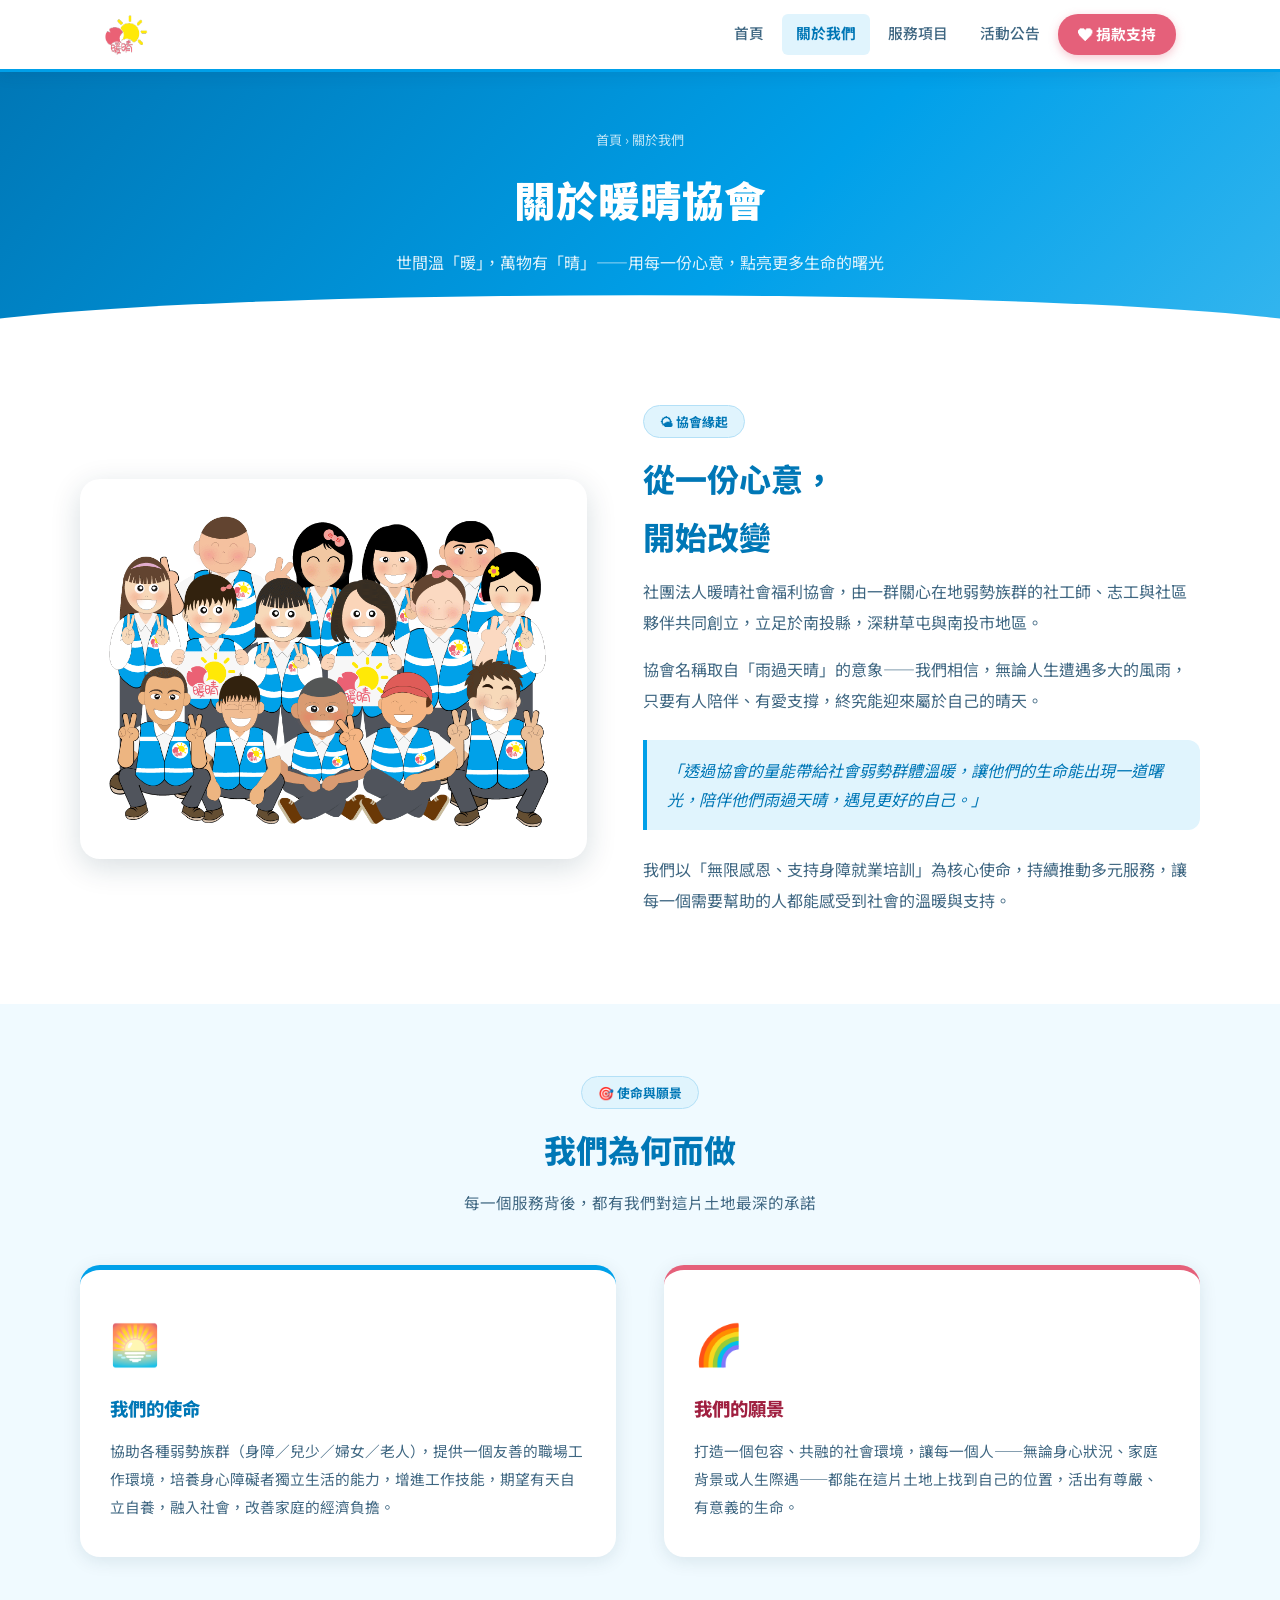
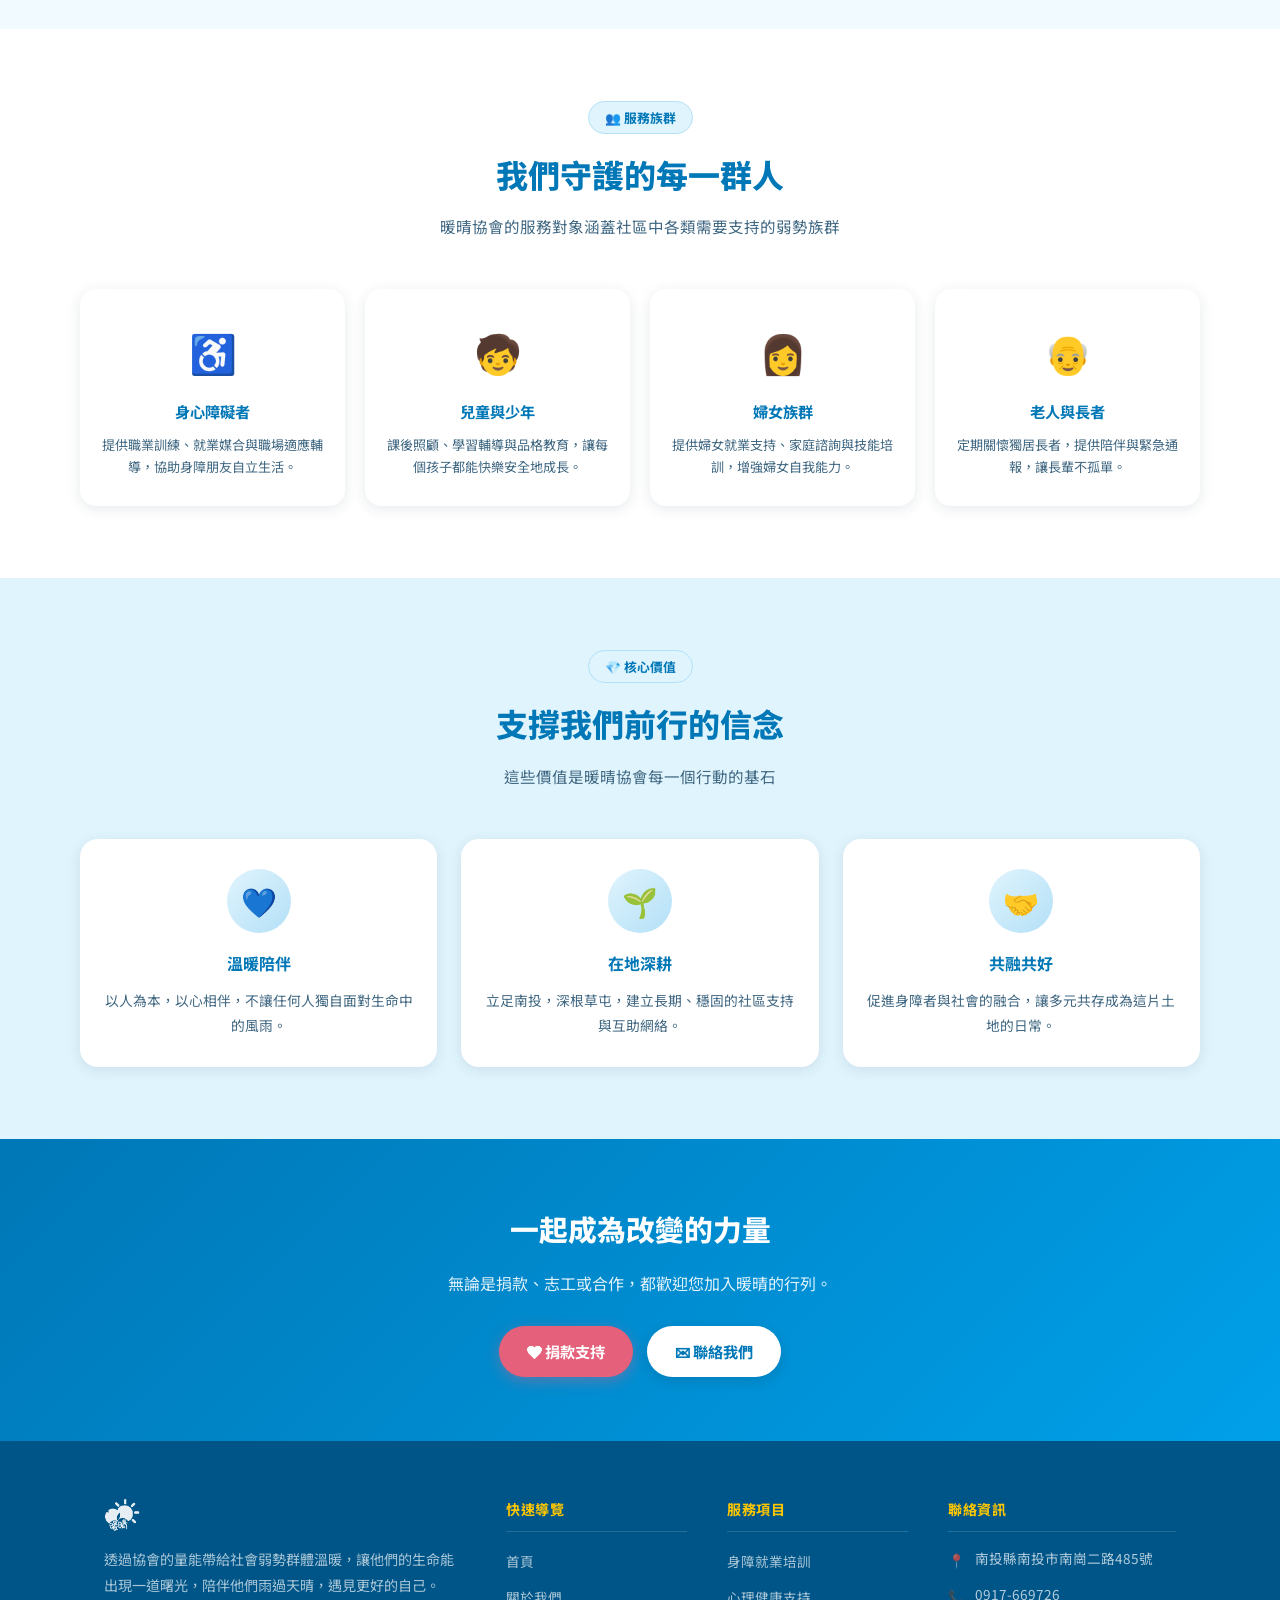
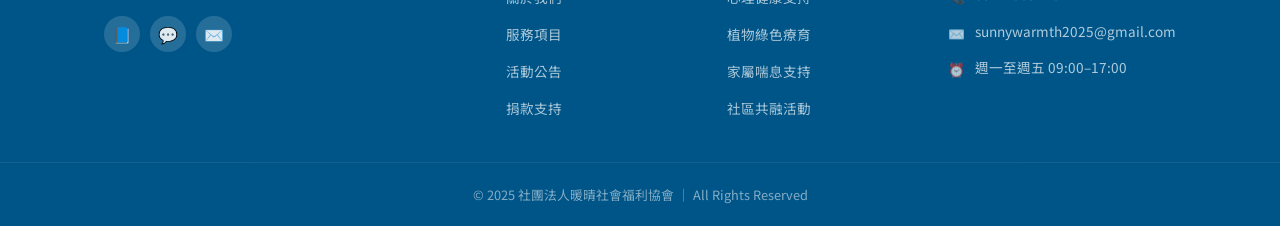
==== about.html @ a94fd665 "Add files via upload" ====
<!DOCTYPE html>
<html lang="zh-TW">
<head>
  <meta charset="UTF-8" />
  <meta name="viewport" content="width=device-width, initial-scale=1.0" />
  <title>關於我們｜社團法人暖晴社會福利協會</title>
  <link rel="stylesheet" href="style.css" />
  <style>
    .mission-grid { display:grid; grid-template-columns:1fr 1fr; gap:48px; align-items:start; }
    .mission-card {
      background:var(--white); border-radius:20px;
      padding:36px 30px; box-shadow:0 4px 18px var(--shadow);
      border-top:5px solid var(--vest);
    }
    .mission-card:nth-child(2) { border-top-color:var(--logo-pink); }
    .mission-card .m-icon { font-size:2.5rem; margin-bottom:14px; }
    .mission-card h3 { font-size:1.15rem; font-weight:800; color:var(--vest-deep); margin-bottom:12px; }
    .mission-card:nth-child(2) h3 { color:#a02040; }
    .mission-card p  { font-size:.92rem; color:var(--text-soft); line-height:1.9; }

    .targets-grid { display:grid; grid-template-columns:repeat(4,1fr); gap:20px; }
    .target-card {
      background:var(--white); border-radius:16px;
      padding:28px 20px; text-align:center;
      box-shadow:0 3px 14px var(--shadow);
      transition:transform .2s;
    }
    .target-card:hover { transform:translateY(-4px); }
    .target-card .t-icon { font-size:2.4rem; margin-bottom:12px; }
    .target-card h4 { font-size:.95rem; font-weight:700; color:var(--vest-deep); margin-bottom:8px; }
    .target-card p  { font-size:.82rem; color:var(--text-soft); line-height:1.7; }

    .story-layout { display:grid; grid-template-columns:1fr 1.1fr; gap:56px; align-items:center; }
    .story-img { border-radius:20px; overflow:hidden; box-shadow:0 8px 30px rgba(13,47,69,.16); }
    .story-img img { width:100%; height:380px; object-fit:cover; }
    .story-text p { color:var(--text-soft); line-height:1.95; margin-bottom:16px; }
    .story-text blockquote {
      border-left:4px solid var(--vest); padding:16px 20px;
      background:var(--vest-pale); border-radius:0 12px 12px 0;
      font-style:italic; color:var(--vest-deep); font-size:1rem; margin:24px 0;
    }

    .values-row { display:grid; grid-template-columns:repeat(3,1fr); gap:24px; }
    .value-card {
      background:var(--white); border-radius:18px; padding:30px 24px;
      box-shadow:0 3px 14px var(--shadow); text-align:center;
      transition:transform .2s;
    }
    .value-card:hover { transform:translateY(-4px); }
    .value-card .vc-icon {
      width:64px; height:64px; border-radius:50%;
      background:linear-gradient(135deg,var(--vest-pale),var(--vest-light));
      display:flex; align-items:center; justify-content:center;
      font-size:1.8rem; margin:0 auto 16px;
    }
    .value-card h4 { font-size:1rem; font-weight:700; color:var(--vest-deep); margin-bottom:10px; }
    .value-card p  { font-size:.86rem; color:var(--text-soft); line-height:1.8; }

    @media(max-width:768px){
      .mission-grid,.story-layout,.values-row { grid-template-columns:1fr; }
      .targets-grid { grid-template-columns:1fr 1fr; }
    }
  </style>
</head>
<body>

<nav class="site-nav">
  <div class="nav-inner">
    <a href="index.html" class="nav-logo"><img src="logo.png" alt="暖晴社會福利協會 Logo" /></a>
    <div class="nav-links">
      <a href="index.html">首頁</a>
      <a href="about.html" class="active">關於我們</a>
      <a href="services.html">服務項目</a>
      <a href="events.html">活動公告</a>
      <a href="donate.html" class="nav-cta">❤ 捐款支持</a>
    </div>
    <button class="nav-hamburger" id="hamburger" aria-label="選單"><span></span><span></span><span></span></button>
  </div>
</nav>
<div class="mobile-nav" id="mobile-nav">
  <a href="index.html">首頁</a>
  <a href="about.html">關於我們</a>
  <a href="services.html">服務項目</a>
  <a href="events.html">活動公告</a>
  <a href="donate.html" class="mobile-cta">❤ 捐款支持</a>
</div>

<!-- Page Hero -->
<div class="page-hero">
  <div class="breadcrumb">首頁 › 關於我們</div>
  <h1>關於暖晴協會</h1>
  <p>世間溫「暖」，萬物有「晴」——用每一份心意，點亮更多生命的曙光</p>
</div>

<!-- 協會緣起 -->
<section class="section section-light">
  <div class="container">
    <div class="story-layout">
      <div class="story-img">
        <img src="team-photo.png" alt="暖晴協會工作團隊" />
      </div>
      <div class="story-text">
        <span class="section-badge">🌤 協會緣起</span>
        <h2 class="section-title">從一份心意，<br>開始改變</h2>
        <p>社團法人暖晴社會福利協會，由一群關心在地弱勢族群的社工師、志工與社區夥伴共同創立，立足於南投縣，深耕草屯與南投市地區。</p>
        <p>協會名稱取自「雨過天晴」的意象——我們相信，無論人生遭遇多大的風雨，只要有人陪伴、有愛支撐，終究能迎來屬於自己的晴天。</p>
        <blockquote>
          「透過協會的量能帶給社會弱勢群體溫暖，讓他們的生命能出現一道曙光，陪伴他們雨過天晴，遇見更好的自己。」
        </blockquote>
        <p>我們以「無限感恩、支持身障就業培訓」為核心使命，持續推動多元服務，讓每一個需要幫助的人都能感受到社會的溫暖與支持。</p>
      </div>
    </div>
  </div>
</section>

<!-- 使命與願景 -->
<section class="section" style="background:var(--vest-cream)">
  <div class="container">
    <div class="section-head-center">
      <span class="section-badge">🎯 使命與願景</span>
      <h2 class="section-title">我們為何而做</h2>
      <p class="section-desc">每一個服務背後，都有我們對這片土地最深的承諾</p>
    </div>
    <div class="mission-grid">
      <div class="mission-card">
        <div class="m-icon">🌅</div>
        <h3>我們的使命</h3>
        <p>協助各種弱勢族群（身障／兒少／婦女／老人），提供一個友善的職場工作環境，培養身心障礙者獨立生活的能力，增進工作技能，期望有天自立自養，融入社會，改善家庭的經濟負擔。</p>
      </div>
      <div class="mission-card">
        <div class="m-icon">🌈</div>
        <h3>我們的願景</h3>
        <p>打造一個包容、共融的社會環境，讓每一個人——無論身心狀況、家庭背景或人生際遇——都能在這片土地上找到自己的位置，活出有尊嚴、有意義的生命。</p>
      </div>
    </div>
  </div>
</section>

<!-- 服務族群 -->
<section class="section section-light">
  <div class="container">
    <div class="section-head-center">
      <span class="section-badge">👥 服務族群</span>
      <h2 class="section-title">我們守護的每一群人</h2>
      <p class="section-desc">暖晴協會的服務對象涵蓋社區中各類需要支持的弱勢族群</p>
    </div>
    <div class="targets-grid">
      <div class="target-card">
        <div class="t-icon">♿</div>
        <h4>身心障礙者</h4>
        <p>提供職業訓練、就業媒合與職場適應輔導，協助身障朋友自立生活。</p>
      </div>
      <div class="target-card">
        <div class="t-icon">🧒</div>
        <h4>兒童與少年</h4>
        <p>課後照顧、學習輔導與品格教育，讓每個孩子都能快樂安全地成長。</p>
      </div>
      <div class="target-card">
        <div class="t-icon">👩</div>
        <h4>婦女族群</h4>
        <p>提供婦女就業支持、家庭諮詢與技能培訓，增強婦女自我能力。</p>
      </div>
      <div class="target-card">
        <div class="t-icon">👴</div>
        <h4>老人與長者</h4>
        <p>定期關懷獨居長者，提供陪伴與緊急通報，讓長輩不孤單。</p>
      </div>
    </div>
  </div>
</section>

<!-- 核心價值 -->
<section class="section" style="background:var(--vest-pale)">
  <div class="container">
    <div class="section-head-center">
      <span class="section-badge">💎 核心價值</span>
      <h2 class="section-title">支撐我們前行的信念</h2>
      <p class="section-desc">這些價值是暖晴協會每一個行動的基石</p>
    </div>
    <div class="values-row">
      <div class="value-card">
        <div class="vc-icon">💙</div>
        <h4>溫暖陪伴</h4>
        <p>以人為本，以心相伴，不讓任何人獨自面對生命中的風雨。</p>
      </div>
      <div class="value-card">
        <div class="vc-icon">🌱</div>
        <h4>在地深耕</h4>
        <p>立足南投，深根草屯，建立長期、穩固的社區支持與互助網絡。</p>
      </div>
      <div class="value-card">
        <div class="vc-icon">🤝</div>
        <h4>共融共好</h4>
        <p>促進身障者與社會的融合，讓多元共存成為這片土地的日常。</p>
      </div>
    </div>
  </div>
</section>

<!-- CTA -->
<section style="background:linear-gradient(135deg,var(--vest-deep),var(--vest));color:var(--white);text-align:center;padding:64px 24px">
  <h2 style="font-size:1.8rem;font-weight:800;margin-bottom:14px">一起成為改變的力量</h2>
  <p style="opacity:.88;max-width:480px;margin:0 auto 28px">無論是捐款、志工或合作，都歡迎您加入暖晴的行列。</p>
  <div style="display:flex;gap:14px;justify-content:center;flex-wrap:wrap">
    <a href="donate.html" class="btn btn-pink">❤ 捐款支持</a>
    <a href="mailto:sunnywarmth2025@gmail.com" class="btn btn-white">✉ 聯絡我們</a>
  </div>
</section>

<!-- Footer -->
<footer class="site-footer">
  <div class="footer-top">
    <div class="footer-brand">
      <img src="logo.png" alt="暖晴社會福利協會" />
      <p>透過協會的量能帶給社會弱勢群體溫暖，讓他們的生命能出現一道曙光，陪伴他們雨過天晴，遇見更好的自己。</p>
      <div class="footer-socials">
        <a href="https://www.facebook.com/profile.php?id=61579261374634" target="_blank" rel="noopener" title="Facebook">📘</a>
        <a href="https://lin.ee/Nr1C5TR" target="_blank" rel="noopener" title="LINE OA">💬</a>
        <a href="mailto:sunnywarmth2025@gmail.com" title="Email">✉️</a>
      </div>
    </div>
    <div class="footer-col"><h4>快速導覽</h4><ul><li><a href="index.html">首頁</a></li><li><a href="about.html">關於我們</a></li><li><a href="services.html">服務項目</a></li><li><a href="events.html">活動公告</a></li><li><a href="donate.html">捐款支持</a></li></ul></div>
    <div class="footer-col"><h4>服務項目</h4><ul><li><a href="services.html">身障就業培訓</a></li><li><a href="services.html">心理健康支持</a></li><li><a href="services.html">植物綠色療育</a></li><li><a href="services.html">家屬喘息支持</a></li><li><a href="services.html">社區共融活動</a></li></ul></div>
    <div class="footer-col"><h4>聯絡資訊</h4>
      <div class="footer-contact-item"><span class="ico">📍</span><span>南投縣南投市南崗二路485號</span></div>
      <div class="footer-contact-item"><span class="ico">📞</span><span>0917-669726</span></div>
      <div class="footer-contact-item"><span class="ico">✉️</span><span>sunnywarmth2025@gmail.com</span></div>
      <div class="footer-contact-item"><span class="ico">⏰</span><span>週一至週五 09:00–17:00</span></div>
    </div>
  </div>
  <div class="footer-bottom"><p>© 2025 社團法人暖晴社會福利協會 ｜ All Rights Reserved</p></div>
</footer>

<script>
document.getElementById('hamburger').addEventListener('click', function(){
  this.classList.toggle('open');
  const m = document.getElementById('mobile-nav');
  m.classList.toggle('open');
  document.body.style.overflow = m.classList.contains('open') ? 'hidden' : '';
});
</script>
</body>
</html>
---- style.css ----
/* ══════════════════════════════════════════════════
   社團法人暖晴社會福利協會 — 共用樣式
   背心天藍色系 #4182BE
══════════════════════════════════════════════════ */
@import url('https://fonts.googleapis.com/css2?family=Noto+Sans+TC:wght@300;400;500;700;900&display=swap');

/* ── 色彩變數 ── */
:root {
  --vest:         #00A0E9;   /* 主藍（主色）*/
  --vest-deep:    #0077B6;   /* 深藍（標題）*/
  --vest-darker:  #005588;   /* 最深藍（hover、footer）*/
  --vest-light:   #B3E0F7;   /* 淡藍 */
  --vest-pale:    #E0F4FD;   /* 極淡藍 */
  --vest-cream:   #F0FAFF;   /* 頁面底色 */
  --logo-pink:    #E5607A;   /* Logo 粉紅雲 */
  --logo-yellow:  #FFC700;   /* Logo 黃太陽 */
  --green:        #52B788;
  --red:          #E05050;
  --text-main:    #0D2F45;
  --text-soft:    #3F6782;
  --white:        #FFFFFF;
  --shadow:       rgba(13,47,69,0.10);
  --nav-h:        72px;
}

/* ── Reset ── */
*, *::before, *::after { box-sizing: border-box; margin: 0; padding: 0; }
html { scroll-behavior: smooth; font-size: 16px; }
body {
  font-family: 'Noto Sans TC', 'Microsoft JhengHei', sans-serif;
  background: var(--white);
  color: var(--text-main);
  line-height: 1.8;
  padding-top: var(--nav-h);
}
a { color: inherit; text-decoration: none; }
img { max-width: 100%; display: block; }
ul, ol { list-style: none; }
button { font-family: inherit; cursor: pointer; }

/* ══════════════════════════════════════════════════
   導覽列
══════════════════════════════════════════════════ */
.site-nav {
  position: fixed; top: 0; left: 0; right: 0;
  height: var(--nav-h);
  background: var(--white);
  border-bottom: 3px solid var(--vest);
  box-shadow: 0 2px 16px var(--shadow);
  z-index: 1000;
  display: flex; align-items: center;
}
.nav-inner {
  max-width: 1120px; margin: 0 auto; width: 100%;
  padding: 0 24px;
  display: flex; align-items: center; gap: 32px;
}
.nav-logo {
  display: flex; align-items: center; gap: 10px;
  flex-shrink: 0;
}
.nav-logo img { height: 44px; width: auto; }
.nav-logo-text {
  display: flex; flex-direction: column; line-height: 1.2;
}
.nav-logo-text .org  { font-size: 0.7rem; color: var(--text-soft); }
.nav-logo-text .name { font-size: 1rem; font-weight: 700; color: var(--vest-deep); }
.nav-links {
  display: flex; gap: 4px; margin-left: auto;
}
.nav-links a {
  color: var(--text-soft); font-weight: 500; font-size: 0.92rem;
  padding: 6px 14px; border-radius: 6px;
  transition: color 0.2s, background 0.2s;
  white-space: nowrap;
}
.nav-links a:hover  { color: var(--vest-deep); background: var(--vest-pale); }
.nav-links a.active { color: var(--vest-deep); font-weight: 700; background: var(--vest-pale); }
.nav-cta {
  background: var(--logo-pink) !important;
  color: var(--white) !important;
  border-radius: 20px !important;
  font-weight: 700 !important;
  padding: 7px 20px !important;
  box-shadow: 0 3px 10px rgba(229,96,122,0.35);
  transition: background 0.2s !important, transform 0.15s !important;
}
.nav-cta:hover { background: #c94060 !important; transform: translateY(-1px); }

/* ── Hamburger ── */
.nav-hamburger {
  display: none; flex-direction: column; gap: 5px;
  background: none; border: none; padding: 8px; margin-left: auto;
}
.nav-hamburger span {
  display: block; width: 24px; height: 2px;
  background: var(--vest-deep); border-radius: 2px;
  transition: transform 0.25s, opacity 0.25s;
}
.nav-hamburger.open span:nth-child(1) { transform: translateY(7px) rotate(45deg); }
.nav-hamburger.open span:nth-child(2) { opacity: 0; }
.nav-hamburger.open span:nth-child(3) { transform: translateY(-7px) rotate(-45deg); }

/* ── Mobile Nav Overlay ── */
.mobile-nav {
  display: none; position: fixed;
  top: var(--nav-h); left: 0; right: 0; bottom: 0;
  background: var(--white);
  z-index: 999;
  flex-direction: column;
  padding: 32px 24px;
  gap: 8px;
}
.mobile-nav.open { display: flex; }
.mobile-nav a {
  font-size: 1.2rem; font-weight: 600;
  color: var(--text-main); padding: 14px 0;
  border-bottom: 1px solid var(--vest-pale);
}
.mobile-nav a:hover { color: var(--vest-deep); }
.mobile-nav .mobile-cta {
  margin-top: 16px;
  background: var(--logo-pink);
  color: var(--white) !important;
  border-radius: 12px;
  padding: 16px 0 !important;
  text-align: center;
  border-bottom: none !important;
}

/* ══════════════════════════════════════════════════
   頁面 Hero（子頁共用）
══════════════════════════════════════════════════ */
.page-hero {
  background: linear-gradient(135deg, var(--vest-deep) 0%, var(--vest) 60%, #33B5EE 100%);
  padding: 56px 24px;
  color: var(--white);
  text-align: center;
  position: relative; overflow: hidden;
}
.page-hero::before {
  content: '';
  position: absolute; bottom: -2px; left: 0; right: 0;
  height: 40px;
  background: var(--white);
  clip-path: ellipse(55% 100% at 50% 100%);
}
.page-hero .breadcrumb {
  font-size: 0.82rem; opacity: 0.75; margin-bottom: 10px;
}
.page-hero h1 {
  font-size: clamp(1.8rem, 4vw, 2.6rem);
  font-weight: 900; margin-bottom: 12px;
}
.page-hero p { font-size: 1rem; opacity: 0.88; max-width: 560px; margin: 0 auto; }

/* ══════════════════════════════════════════════════
   Section 通用
══════════════════════════════════════════════════ */
.section { padding: 72px 24px; }
.section-light  { background: var(--white); }
.section-tinted { background: var(--vest-cream); }
.section-pale   { background: var(--vest-pale); }
.container { max-width: 1120px; margin: 0 auto; }

.section-badge {
  display: inline-block;
  background: var(--vest-pale);
  color: var(--vest-deep);
  border: 1.5px solid var(--vest-light);
  border-radius: 20px;
  padding: 4px 16px;
  font-size: 0.8rem; font-weight: 700;
  margin-bottom: 12px;
}
.section-title {
  font-size: clamp(1.5rem, 3vw, 2rem);
  font-weight: 800; color: var(--vest-deep);
  margin-bottom: 10px;
}
.section-desc {
  color: var(--text-soft);
  max-width: 560px;
  font-size: 0.97rem;
  margin-bottom: 48px;
}
.section-head-center { text-align: center; }
.section-head-center .section-desc { margin: 0 auto 48px; }

/* ══════════════════════════════════════════════════
   按鈕
══════════════════════════════════════════════════ */
.btn {
  display: inline-flex; align-items: center; gap: 8px;
  border-radius: 28px; padding: 12px 28px;
  font-size: 0.95rem; font-weight: 700; border: none;
  transition: transform 0.18s, box-shadow 0.18s, background 0.18s;
}
.btn:hover { transform: translateY(-2px); }
.btn-primary {
  background: linear-gradient(135deg, var(--vest), var(--vest-deep));
  color: var(--white);
  box-shadow: 0 4px 14px rgba(0,160,233,0.38);
}
.btn-primary:hover { box-shadow: 0 6px 20px rgba(0,160,233,0.48); }
.btn-pink {
  background: var(--logo-pink);
  color: var(--white);
  box-shadow: 0 4px 14px rgba(229,96,122,0.38);
}
.btn-pink:hover { background: #c94060; }
.btn-outline {
  background: transparent;
  color: var(--vest-deep);
  border: 2px solid var(--vest);
}
.btn-outline:hover { background: var(--vest); color: var(--white); }
.btn-white {
  background: var(--white);
  color: var(--vest-deep);
  box-shadow: 0 4px 14px rgba(0,0,0,0.12);
}

/* ══════════════════════════════════════════════════
   卡片
══════════════════════════════════════════════════ */
.card {
  background: var(--white);
  border-radius: 20px;
  box-shadow: 0 4px 18px var(--shadow);
  overflow: hidden;
  transition: transform 0.25s, box-shadow 0.25s;
}
.card:hover {
  transform: translateY(-6px);
  box-shadow: 0 10px 32px rgba(13,47,69,0.14);
}
.card-body { padding: 28px 24px; }

/* ══════════════════════════════════════════════════
   Footer
══════════════════════════════════════════════════ */
.site-footer {
  background: var(--vest-darker);
  color: rgba(255,255,255,0.85);
}
.footer-top {
  max-width: 1120px; margin: 0 auto;
  padding: 56px 24px 40px;
  display: grid;
  grid-template-columns: 2fr 1fr 1fr 1.2fr;
  gap: 40px;
}
.footer-brand img { height: 36px; filter: brightness(0) invert(1) opacity(0.9); margin-bottom: 14px; }
.footer-brand p { font-size: 0.88rem; line-height: 1.8; opacity: 0.78; margin-bottom: 18px; }
.footer-socials { display: flex; gap: 10px; }
.footer-socials a {
  width: 36px; height: 36px; border-radius: 50%;
  background: rgba(255,255,255,0.15);
  display: flex; align-items: center; justify-content: center;
  font-size: 1rem;
  transition: background 0.2s, transform 0.2s;
}
.footer-socials a:hover { background: var(--vest); transform: translateY(-2px); }
.footer-col h4 {
  font-size: 0.88rem; font-weight: 700;
  color: var(--logo-yellow);
  margin-bottom: 14px; padding-bottom: 8px;
  border-bottom: 1px solid rgba(255,255,255,0.15);
  text-transform: uppercase; letter-spacing: 0.05em;
}
.footer-col ul { display: flex; flex-direction: column; gap: 8px; }
.footer-col ul a { font-size: 0.85rem; opacity: 0.78; transition: opacity 0.2s; }
.footer-col ul a:hover { opacity: 1; }
.footer-contact-item {
  display: flex; align-items: flex-start; gap: 10px;
  font-size: 0.85rem; margin-bottom: 10px; opacity: 0.82;
}
.footer-contact-item .ico { flex-shrink: 0; margin-top: 2px; }
.footer-bottom {
  border-top: 1px solid rgba(255,255,255,0.12);
  text-align: center; padding: 20px 24px;
  font-size: 0.8rem; opacity: 0.6;
}

/* ══════════════════════════════════════════════════
   彈窗（活動詳情）
══════════════════════════════════════════════════ */
.modal-overlay {
  display: none; position: fixed; inset: 0;
  background: rgba(13,47,69,0.55);
  z-index: 2000; align-items: center; justify-content: center; padding: 24px;
}
.modal-overlay.active { display: flex; }
.modal-box {
  background: var(--white); border-radius: 24px;
  max-width: 520px; width: 100%; padding: 36px 32px;
  box-shadow: 0 20px 60px rgba(13,47,69,0.3);
  position: relative; animation: popIn 0.25s ease;
}
@keyframes popIn {
  from { transform: scale(0.9); opacity: 0; }
  to   { transform: scale(1);   opacity: 1; }
}
.modal-close {
  position: absolute; top: 16px; right: 18px;
  background: var(--vest-pale); border: none; border-radius: 50%;
  width: 32px; height: 32px; font-size: 1.1rem;
  display: flex; align-items: center; justify-content: center; color: var(--text-soft);
}
.modal-close:hover { background: var(--vest); color: var(--white); }
.modal-box h2 { color: var(--vest-deep); font-size: 1.25rem; margin-bottom: 14px; }
.modal-meta {
  background: var(--vest-pale); border-radius: 12px;
  padding: 14px 16px; font-size: 0.86rem; color: var(--text-soft);
  margin-bottom: 14px; display: flex; flex-direction: column; gap: 6px;
}
.modal-desc { font-size: 0.92rem; color: var(--text-soft); line-height: 1.8; margin-bottom: 24px; }
.modal-actions { display: flex; gap: 12px; }
.modal-reg-btn {
  flex: 1;
  background: linear-gradient(135deg, var(--vest), var(--vest-deep));
  color: var(--white); border: none; border-radius: 22px;
  padding: 12px; font-size: 0.95rem; font-weight: 700;
}
.modal-reg-btn:hover { opacity: 0.88; }
.modal-reg-btn:disabled { background: #ccc; cursor: not-allowed; }
.modal-cancel {
  flex: 0 0 auto; background: var(--vest-pale);
  color: var(--text-soft); border: none; border-radius: 22px;
  padding: 12px 20px; font-size: 0.92rem; font-weight: 600;
}

/* ══════════════════════════════════════════════════
   活動卡（events.html）
══════════════════════════════════════════════════ */
.events-grid {
  display: grid;
  grid-template-columns: repeat(auto-fill, minmax(320px, 1fr));
  gap: 24px;
}
.event-card {
  background: var(--white); border-radius: 18px;
  overflow: hidden; box-shadow: 0 3px 14px var(--shadow);
  transition: transform 0.25s, box-shadow 0.25s;
  display: flex; flex-direction: column;
}
.event-card:hover { transform: translateY(-5px); box-shadow: 0 10px 28px rgba(13,47,69,0.14); }
.event-header {
  padding: 20px 22px 14px; border-bottom: 1px solid var(--vest-pale);
  display: flex; align-items: flex-start; gap: 14px;
}
.event-date-box {
  background: linear-gradient(135deg, var(--vest), var(--vest-deep));
  color: var(--white); border-radius: 12px;
  padding: 8px 12px; text-align: center; min-width: 54px; flex-shrink: 0;
}
.event-date-box .month { font-size: 0.72rem; font-weight: 700; letter-spacing: 1px; }
.event-date-box .day   { font-size: 1.6rem; font-weight: 700; line-height: 1.1; }
.event-title h3 { font-size: 1rem; font-weight: 700; color: var(--vest-deep); margin-bottom: 4px; }
.event-type-tag {
  font-size: 0.74rem; background: var(--vest-pale);
  color: var(--vest-deep); padding: 2px 10px;
  border-radius: 10px; display: inline-block; font-weight: 600;
}
.event-body { padding: 16px 22px 20px; flex: 1; }
.event-body p { font-size: 0.88rem; color: var(--text-soft); margin-bottom: 14px; }
.event-meta { display: flex; flex-direction: column; gap: 4px; font-size: 0.8rem; color: var(--text-soft); }
.event-footer {
  padding: 12px 22px; border-top: 1px solid var(--vest-pale);
  display: flex; justify-content: space-between; align-items: center;
}
.status-badge { font-size: 0.78rem; font-weight: 700; padding: 4px 12px; border-radius: 12px; }
.status-open  { background: #D5F0E0; color: #1B6B3A; }
.status-full  { background: #FDE8E8; color: #C0392B; }
.status-soon  { background: #FFF3C4; color: #8A6200; }
.status-ended { background: #EFEFEF; color: #888; }
.event-detail-btn { font-size: 0.85rem; color: var(--vest); font-weight: 600; cursor: pointer; }
.event-detail-btn:hover { color: var(--vest-deep); text-decoration: underline; }

/* ══════════════════════════════════════════════════
   RWD
══════════════════════════════════════════════════ */
@media (max-width: 900px) {
  .footer-top { grid-template-columns: 1fr 1fr; }
}
@media (max-width: 768px) {
  .nav-links     { display: none; }
  .nav-hamburger { display: flex; }
  .section { padding: 52px 20px; }
  .footer-top { grid-template-columns: 1fr; }
}
@media (max-width: 480px) {
  body { font-size: 15px; }
  .events-grid { grid-template-columns: 1fr; }
}
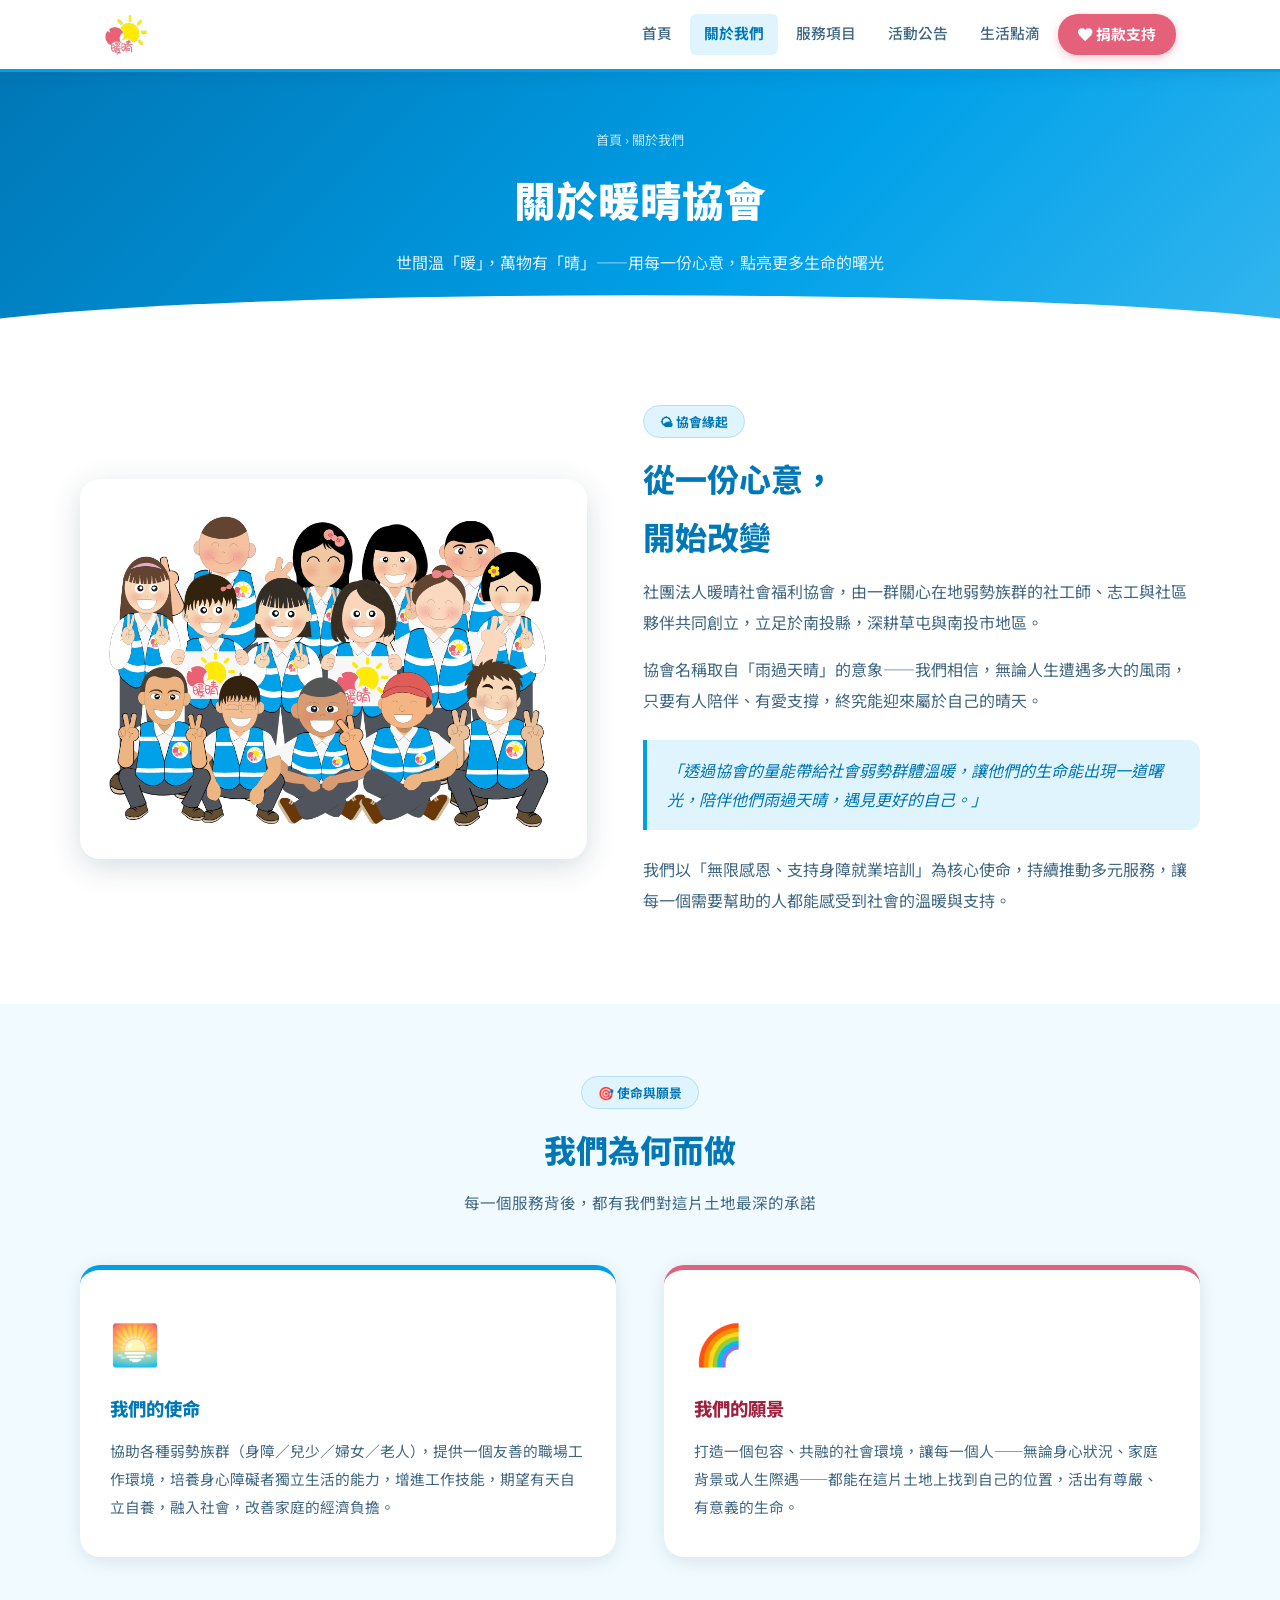
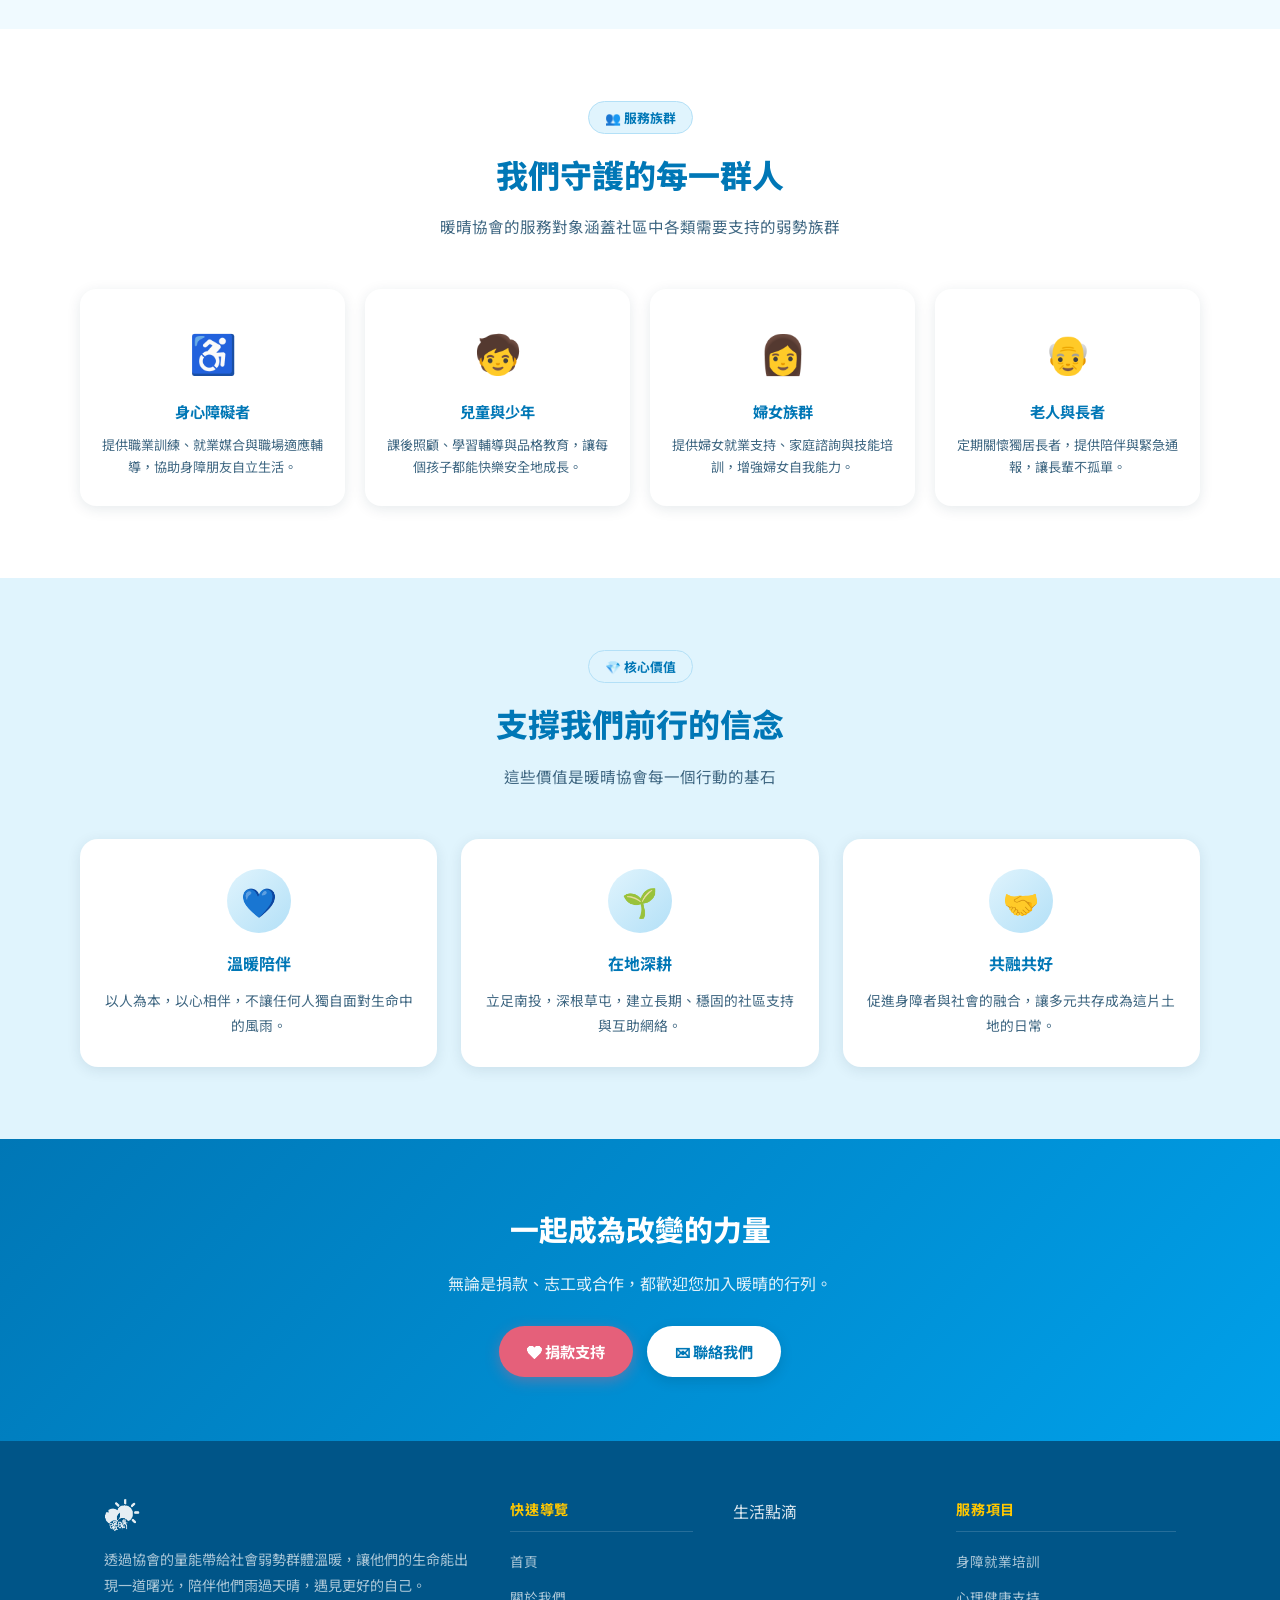
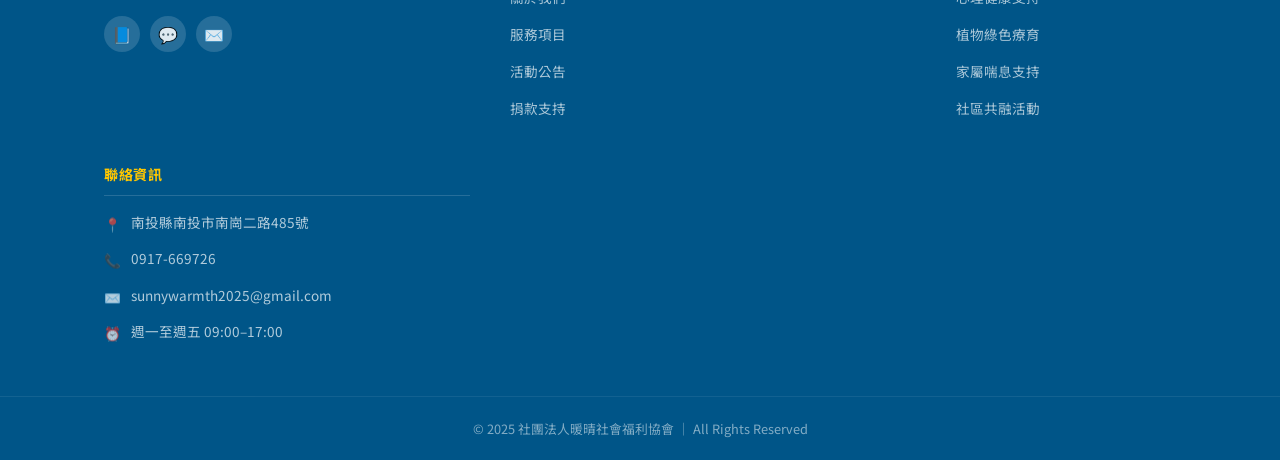
==== commit 0be60bc1: "新增生活點滴區" ====
--- a/about.html
+++ b/about.html
@@ -72,6 +72,7 @@
       <a href="about.html" class="active">關於我們</a>
       <a href="services.html">服務項目</a>
       <a href="events.html">活動公告</a>
+      <a href="gallery.html">生活點滴</a>
       <a href="donate.html" class="nav-cta">❤ 捐款支持</a>
     </div>
     <button class="nav-hamburger" id="hamburger" aria-label="選單"><span></span><span></span><span></span></button>
@@ -82,6 +83,7 @@
   <a href="about.html">關於我們</a>
   <a href="services.html">服務項目</a>
   <a href="events.html">活動公告</a>
+      <a href="gallery.html">生活點滴</a>
   <a href="donate.html" class="mobile-cta">❤ 捐款支持</a>
 </div>
 
@@ -220,6 +222,7 @@
       </div>
     </div>
     <div class="footer-col"><h4>快速導覽</h4><ul><li><a href="index.html">首頁</a></li><li><a href="about.html">關於我們</a></li><li><a href="services.html">服務項目</a></li><li><a href="events.html">活動公告</a></li><li><a href="donate.html">捐款支持</a></li></ul></div>
+      <a href="gallery.html">生活點滴</a>
     <div class="footer-col"><h4>服務項目</h4><ul><li><a href="services.html">身障就業培訓</a></li><li><a href="services.html">心理健康支持</a></li><li><a href="services.html">植物綠色療育</a></li><li><a href="services.html">家屬喘息支持</a></li><li><a href="services.html">社區共融活動</a></li></ul></div>
     <div class="footer-col"><h4>聯絡資訊</h4>
       <div class="footer-contact-item"><span class="ico">📍</span><span>南投縣南投市南崗二路485號</span></div>
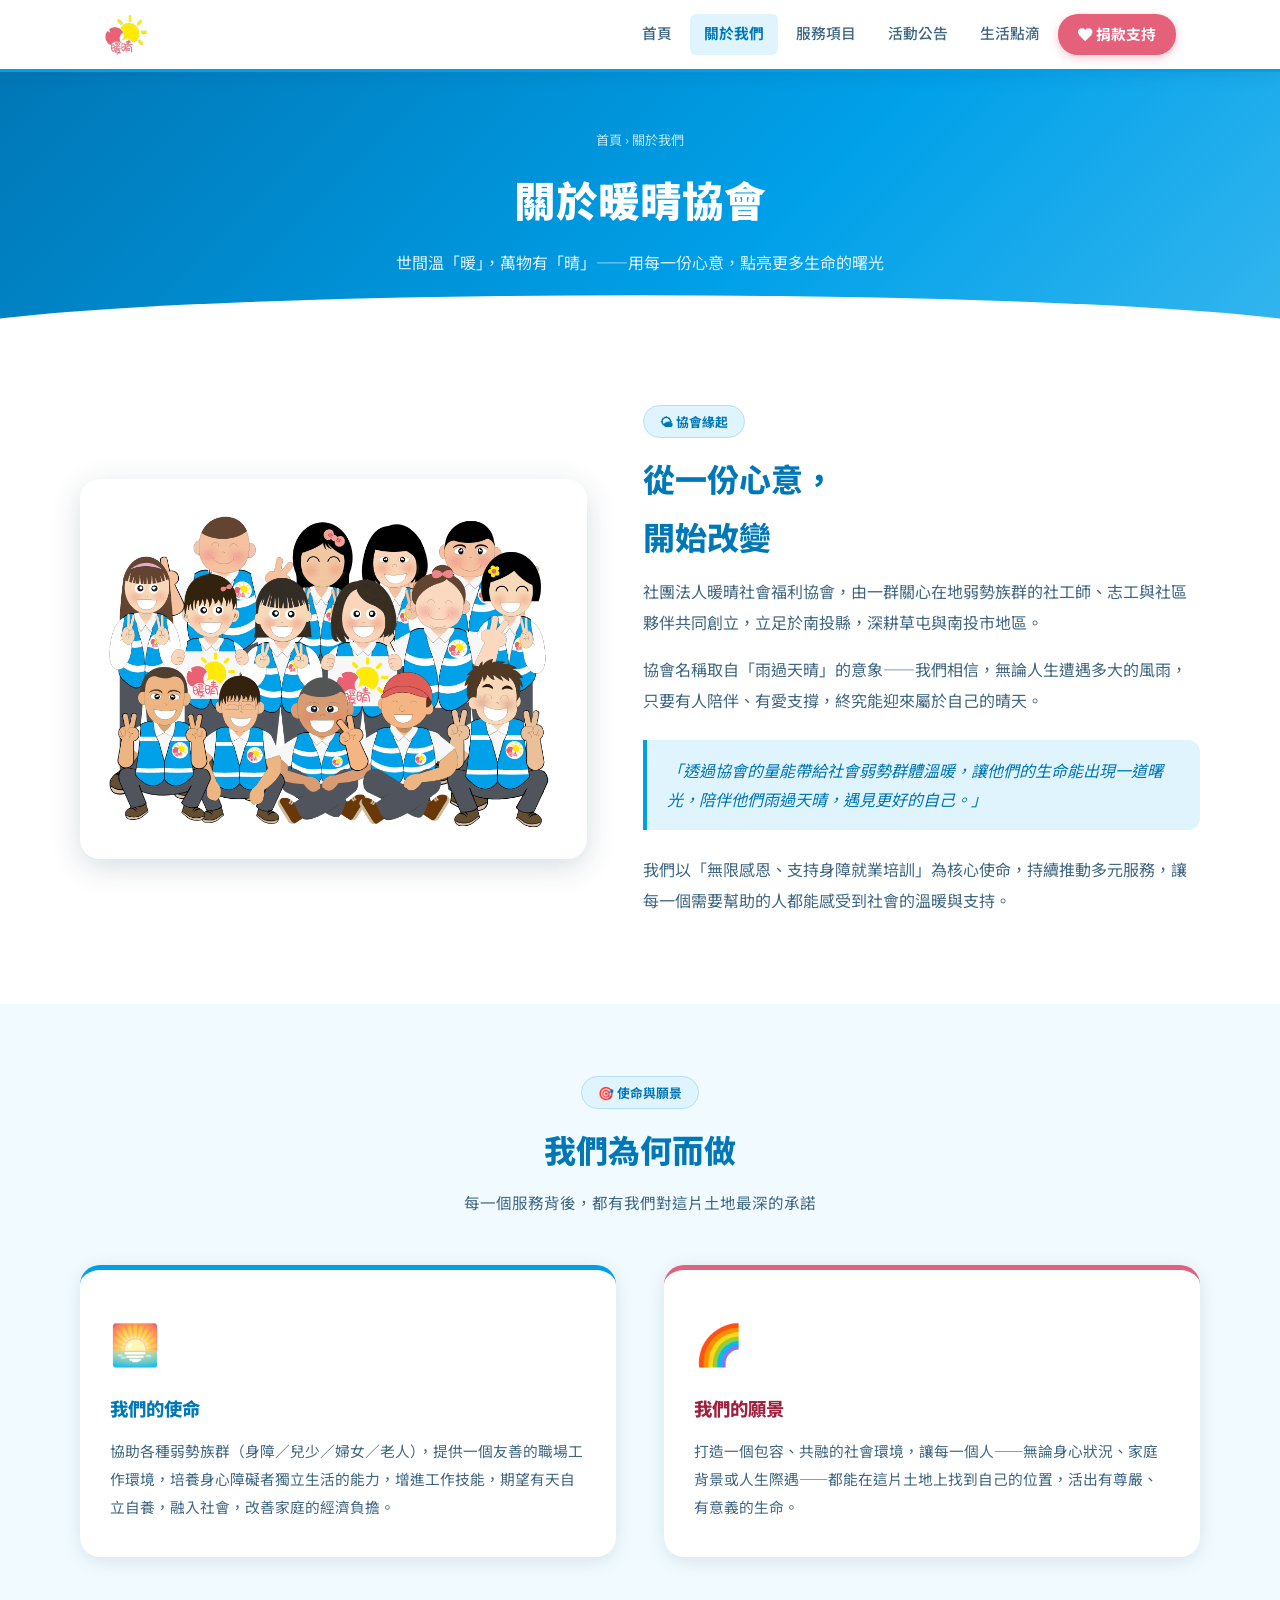
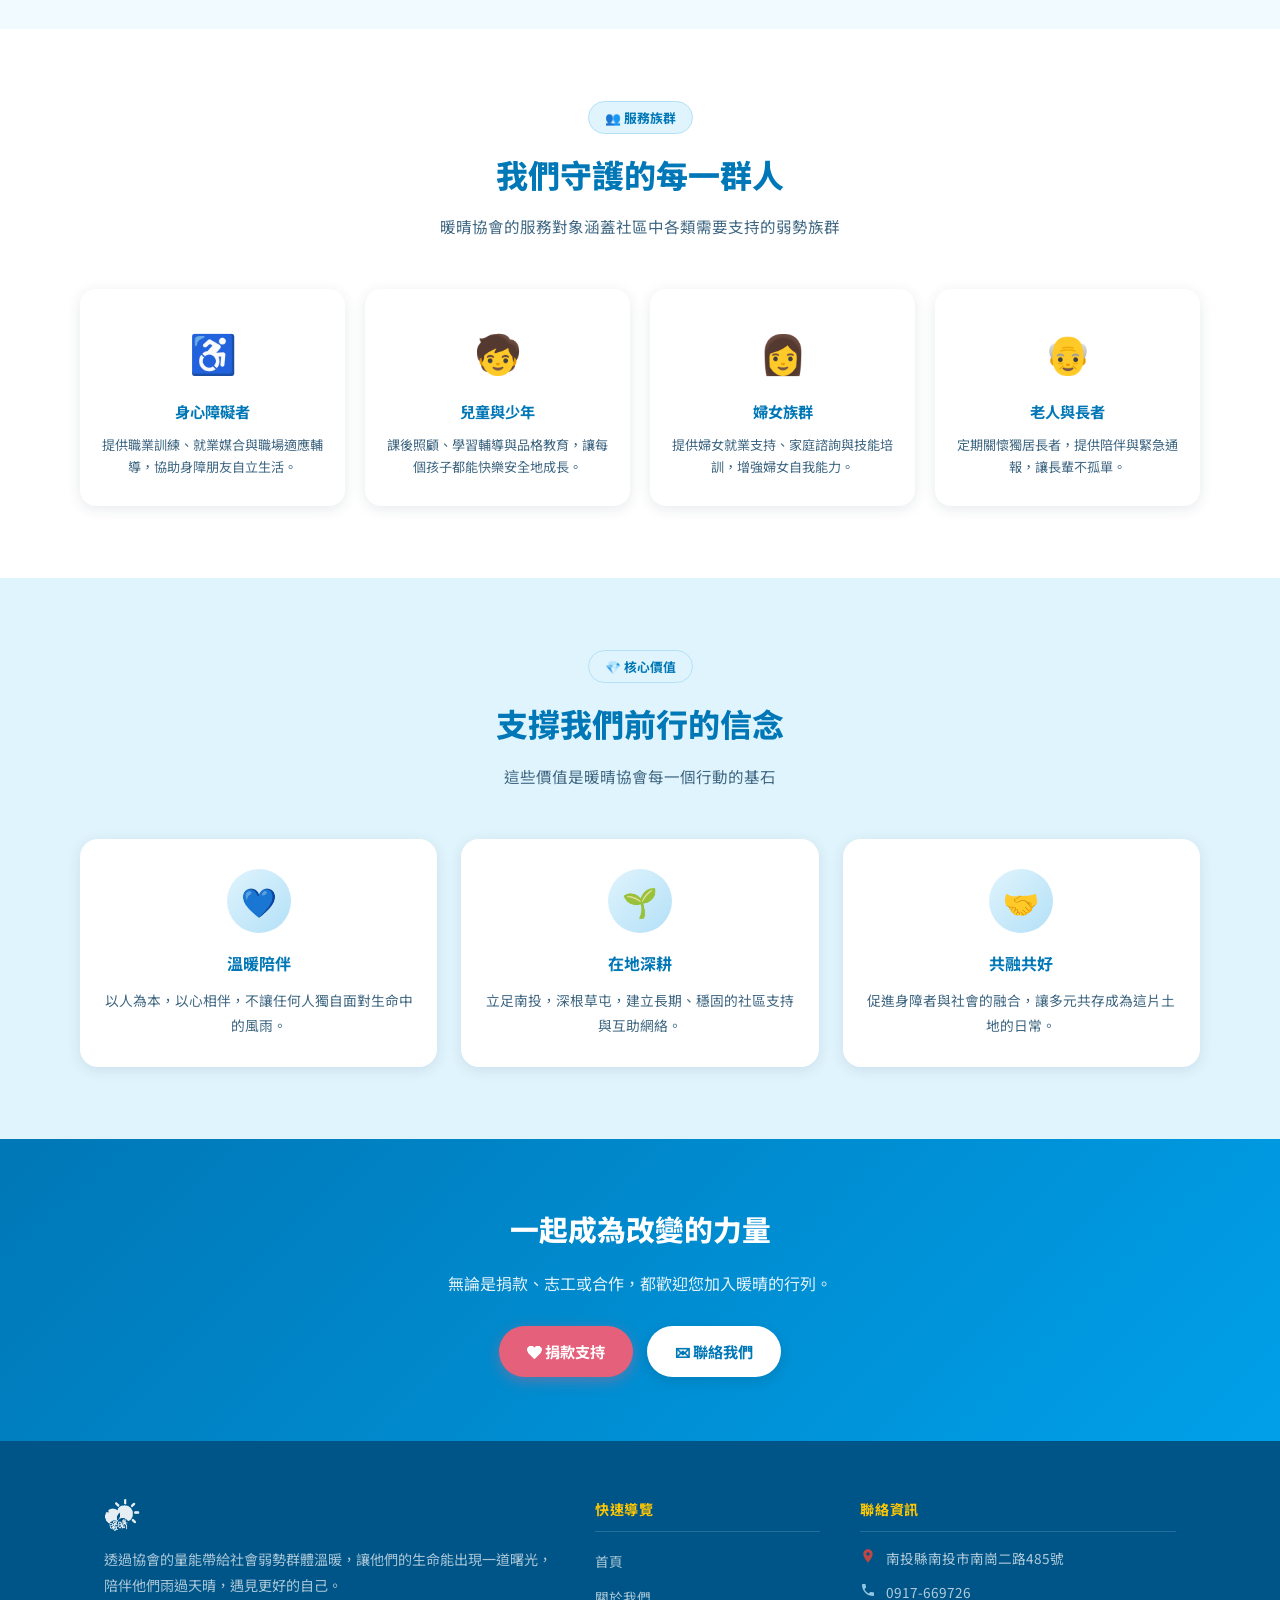
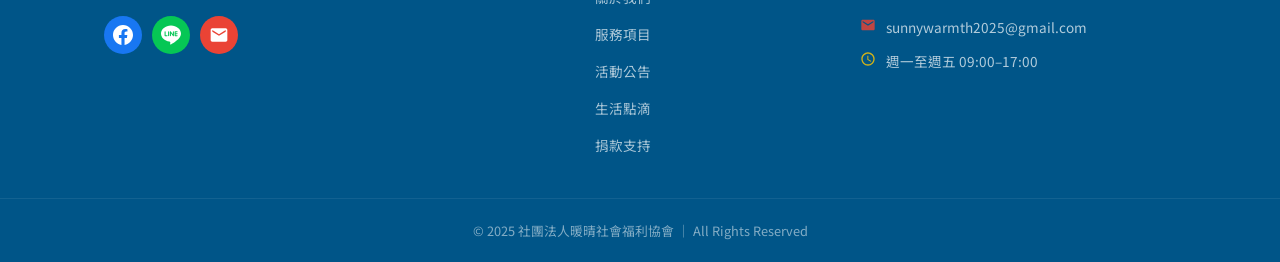
==== commit 08dbc9db: "頁腳修改" ====
--- a/about.html
+++ b/about.html
@@ -216,19 +216,23 @@
       <img src="logo.png" alt="暖晴社會福利協會" />
       <p>透過協會的量能帶給社會弱勢群體溫暖，讓他們的生命能出現一道曙光，陪伴他們雨過天晴，遇見更好的自己。</p>
       <div class="footer-socials">
-        <a href="https://www.facebook.com/profile.php?id=61579261374634" target="_blank" rel="noopener" title="Facebook">📘</a>
-        <a href="https://lin.ee/Nr1C5TR" target="_blank" rel="noopener" title="LINE OA">💬</a>
-        <a href="mailto:sunnywarmth2025@gmail.com" title="Email">✉️</a>
-      </div>
-    </div>
-    <div class="footer-col"><h4>快速導覽</h4><ul><li><a href="index.html">首頁</a></li><li><a href="about.html">關於我們</a></li><li><a href="services.html">服務項目</a></li><li><a href="events.html">活動公告</a></li><li><a href="donate.html">捐款支持</a></li></ul></div>
-      <a href="gallery.html">生活點滴</a>
-    <div class="footer-col"><h4>服務項目</h4><ul><li><a href="services.html">身障就業培訓</a></li><li><a href="services.html">心理健康支持</a></li><li><a href="services.html">植物綠色療育</a></li><li><a href="services.html">家屬喘息支持</a></li><li><a href="services.html">社區共融活動</a></li></ul></div>
+        <a href="https://www.facebook.com/profile.php?id=61579261374634" target="_blank" rel="noopener" title="Facebook" class="social-fb">
+          <svg viewBox="0 0 24 24" fill="currentColor" aria-hidden="true"><path d="M24 12.073c0-6.627-5.373-12-12-12s-12 5.373-12 12c0 5.99 4.388 10.954 10.125 11.854v-8.385H7.078v-3.47h3.047V9.43c0-3.007 1.792-4.669 4.533-4.669 1.312 0 2.686.235 2.686.235v2.953H15.83c-1.491 0-1.956.925-1.956 1.874v2.25h3.328l-.532 3.47h-2.796v8.385C19.612 23.027 24 18.062 24 12.073z"/></svg>
+        </a>
+        <a href="https://lin.ee/Nr1C5TR" target="_blank" rel="noopener" title="LINE OA" class="social-line">
+          <svg viewBox="0 0 24 24" fill="currentColor" aria-hidden="true"><path d="M19.365 9.863c.349 0 .63.285.63.631 0 .345-.281.63-.63.63H17.61v1.125h1.755c.349 0 .63.283.63.63 0 .344-.281.629-.63.629h-2.386c-.345 0-.627-.285-.627-.629V8.108c0-.345.282-.63.627-.63h2.386c.349 0 .63.285.63.63 0 .349-.281.63-.63.63H17.61v1.125h1.755zm-3.855 3.016c0 .27-.174.51-.432.596-.064.021-.133.031-.199.031-.211 0-.391-.09-.51-.25l-2.443-3.317v2.94c0 .344-.279.629-.631.629-.346 0-.626-.285-.626-.629V8.108c0-.27.173-.51.43-.595.06-.023.136-.033.194-.033.195 0 .375.104.495.254l2.462 3.33V8.108c0-.345.282-.63.63-.63.345 0 .63.285.63.63v4.771zm-5.741 0c0 .344-.282.629-.631.629-.345 0-.627-.285-.627-.629V8.108c0-.345.282-.63.627-.63.349 0 .631.285.631.63v4.771zm-2.466.629H4.917c-.345 0-.63-.285-.63-.629V8.108c0-.345.285-.63.63-.63.348 0 .63.285.63.63v4.141h1.756c.348 0 .629.283.629.63 0 .344-.281.629-.629.629M24 10.314C24 4.943 18.615.572 12 .572S0 4.943 0 10.314c0 4.811 4.27 8.842 10.035 9.608.391.082.923.258 1.058.59.12.301.079.766.038 1.08l-.164 1.02c-.045.301-.24 1.186 1.049.645 1.291-.539 6.916-4.078 9.436-6.975C23.176 14.393 24 12.458 24 10.314"/></svg>
+        </a>
+        <a href="mailto:sunnywarmth2025@gmail.com" title="Email" class="social-mail">
+          <svg viewBox="0 0 24 24" fill="currentColor" aria-hidden="true"><path d="M20 4H4c-1.1 0-2 .9-2 2v12c0 1.1.9 2 2 2h16c1.1 0 2-.9 2-2V6c0-1.1-.9-2-2-2zm0 4l-8 5-8-5V6l8 5 8-5v2z"/></svg>
+        </a>
+      </div>
+    </div>
+    <div class="footer-col"><h4>快速導覽</h4><ul><li><a href="index.html">首頁</a></li><li><a href="about.html">關於我們</a></li><li><a href="services.html">服務項目</a></li><li><a href="events.html">活動公告</a></li><li><a href="gallery.html">生活點滴</a></li><li><a href="donate.html">捐款支持</a></li></ul></div>
     <div class="footer-col"><h4>聯絡資訊</h4>
-      <div class="footer-contact-item"><span class="ico">📍</span><span>南投縣南投市南崗二路485號</span></div>
-      <div class="footer-contact-item"><span class="ico">📞</span><span>0917-669726</span></div>
-      <div class="footer-contact-item"><span class="ico">✉️</span><span>sunnywarmth2025@gmail.com</span></div>
-      <div class="footer-contact-item"><span class="ico">⏰</span><span>週一至週五 09:00–17:00</span></div>
+      <div class="footer-contact-item"><span class="ico ico-maps"><svg viewBox="0 0 24 24" fill="currentColor" aria-hidden="true"><path d="M12 2C8.13 2 5 5.13 5 9c0 5.25 7 13 7 13s7-7.75 7-13c0-3.87-3.13-7-7-7zm0 9.5c-1.38 0-2.5-1.12-2.5-2.5s1.12-2.5 2.5-2.5 2.5 1.12 2.5 2.5-1.12 2.5-2.5 2.5z"/></svg></span><span><a href="https://maps.google.com/?q=南投縣南投市南崗二路485號" target="_blank" rel="noopener" style="color:inherit">南投縣南投市南崗二路485號</a></span></div>
+      <div class="footer-contact-item"><span class="ico ico-phone"><svg viewBox="0 0 24 24" fill="currentColor" aria-hidden="true"><path d="M6.62 10.79c1.44 2.83 3.76 5.14 6.59 6.59l2.2-2.2c.27-.27.67-.36 1.02-.24 1.12.37 2.33.57 3.57.57.55 0 1 .45 1 1V20c0 .55-.45 1-1 1-9.39 0-17-7.61-17-17 0-.55.45-1 1-1h3.5c.55 0 1 .45 1 1 0 1.25.2 2.45.57 3.57.11.35.03.74-.25 1.02l-2.2 2.2z"/></svg></span><span>0917-669726</span></div>
+      <div class="footer-contact-item"><span class="ico ico-mail"><svg viewBox="0 0 24 24" fill="currentColor" aria-hidden="true"><path d="M20 4H4c-1.1 0-2 .9-2 2v12c0 1.1.9 2 2 2h16c1.1 0 2-.9 2-2V6c0-1.1-.9-2-2-2zm0 4l-8 5-8-5V6l8 5 8-5v2z"/></svg></span><span>sunnywarmth2025@gmail.com</span></div>
+      <div class="footer-contact-item"><span class="ico ico-clock"><svg viewBox="0 0 24 24" fill="currentColor" aria-hidden="true"><path d="M11.99 2C6.47 2 2 6.48 2 12s4.47 10 9.99 10C17.52 22 22 17.52 22 12S17.52 2 11.99 2zM12 20c-4.42 0-8-3.58-8-8s3.58-8 8-8 8 3.58 8 8-3.58 8-8 8zm.5-13H11v6l5.25 3.15.75-1.23-4.5-2.67V7z"/></svg></span><span>週一至週五 09:00–17:00</span></div>
     </div>
   </div>
   <div class="footer-bottom"><p>© 2025 社團法人暖晴社會福利協會 ｜ All Rights Reserved</p></div>
--- a/style.css
+++ b/style.css
@@ -248,20 +248,30 @@
   max-width: 1120px; margin: 0 auto;
   padding: 56px 24px 40px;
   display: grid;
-  grid-template-columns: 2fr 1fr 1fr 1.2fr;
+  grid-template-columns: 2fr 1fr 1.4fr;
   gap: 40px;
 }
 .footer-brand img { height: 36px; filter: brightness(0) invert(1) opacity(0.9); margin-bottom: 14px; }
 .footer-brand p { font-size: 0.88rem; line-height: 1.8; opacity: 0.78; margin-bottom: 18px; }
 .footer-socials { display: flex; gap: 10px; }
 .footer-socials a {
-  width: 36px; height: 36px; border-radius: 50%;
+  width: 38px; height: 38px; border-radius: 50%;
   background: rgba(255,255,255,0.15);
   display: flex; align-items: center; justify-content: center;
-  font-size: 1rem;
-  transition: background 0.2s, transform 0.2s;
-}
-.footer-socials a:hover { background: var(--vest); transform: translateY(-2px); }
+  color: var(--white);
+  transition: transform 0.2s, opacity 0.2s;
+}
+.footer-socials a:hover { transform: translateY(-3px); opacity: 0.85; }
+.footer-socials a.social-fb   { background: #1877F2; }
+.footer-socials a.social-line { background: #06C755; }
+.footer-socials a.social-mail { background: #EA4335; }
+.footer-socials a svg { width: 20px; height: 20px; display: block; }
+.footer-contact-item .ico { flex-shrink: 0; margin-top: 2px; display: flex; align-items: flex-start; }
+.footer-contact-item .ico svg { width: 16px; height: 16px; }
+.ico-maps  { color: #EA4335; }
+.ico-phone { color: var(--vest-light); }
+.ico-mail  { color: #EA4335; }
+.ico-clock { color: var(--logo-yellow); }
 .footer-col h4 {
   font-size: 0.88rem; font-weight: 700;
   color: var(--logo-yellow);
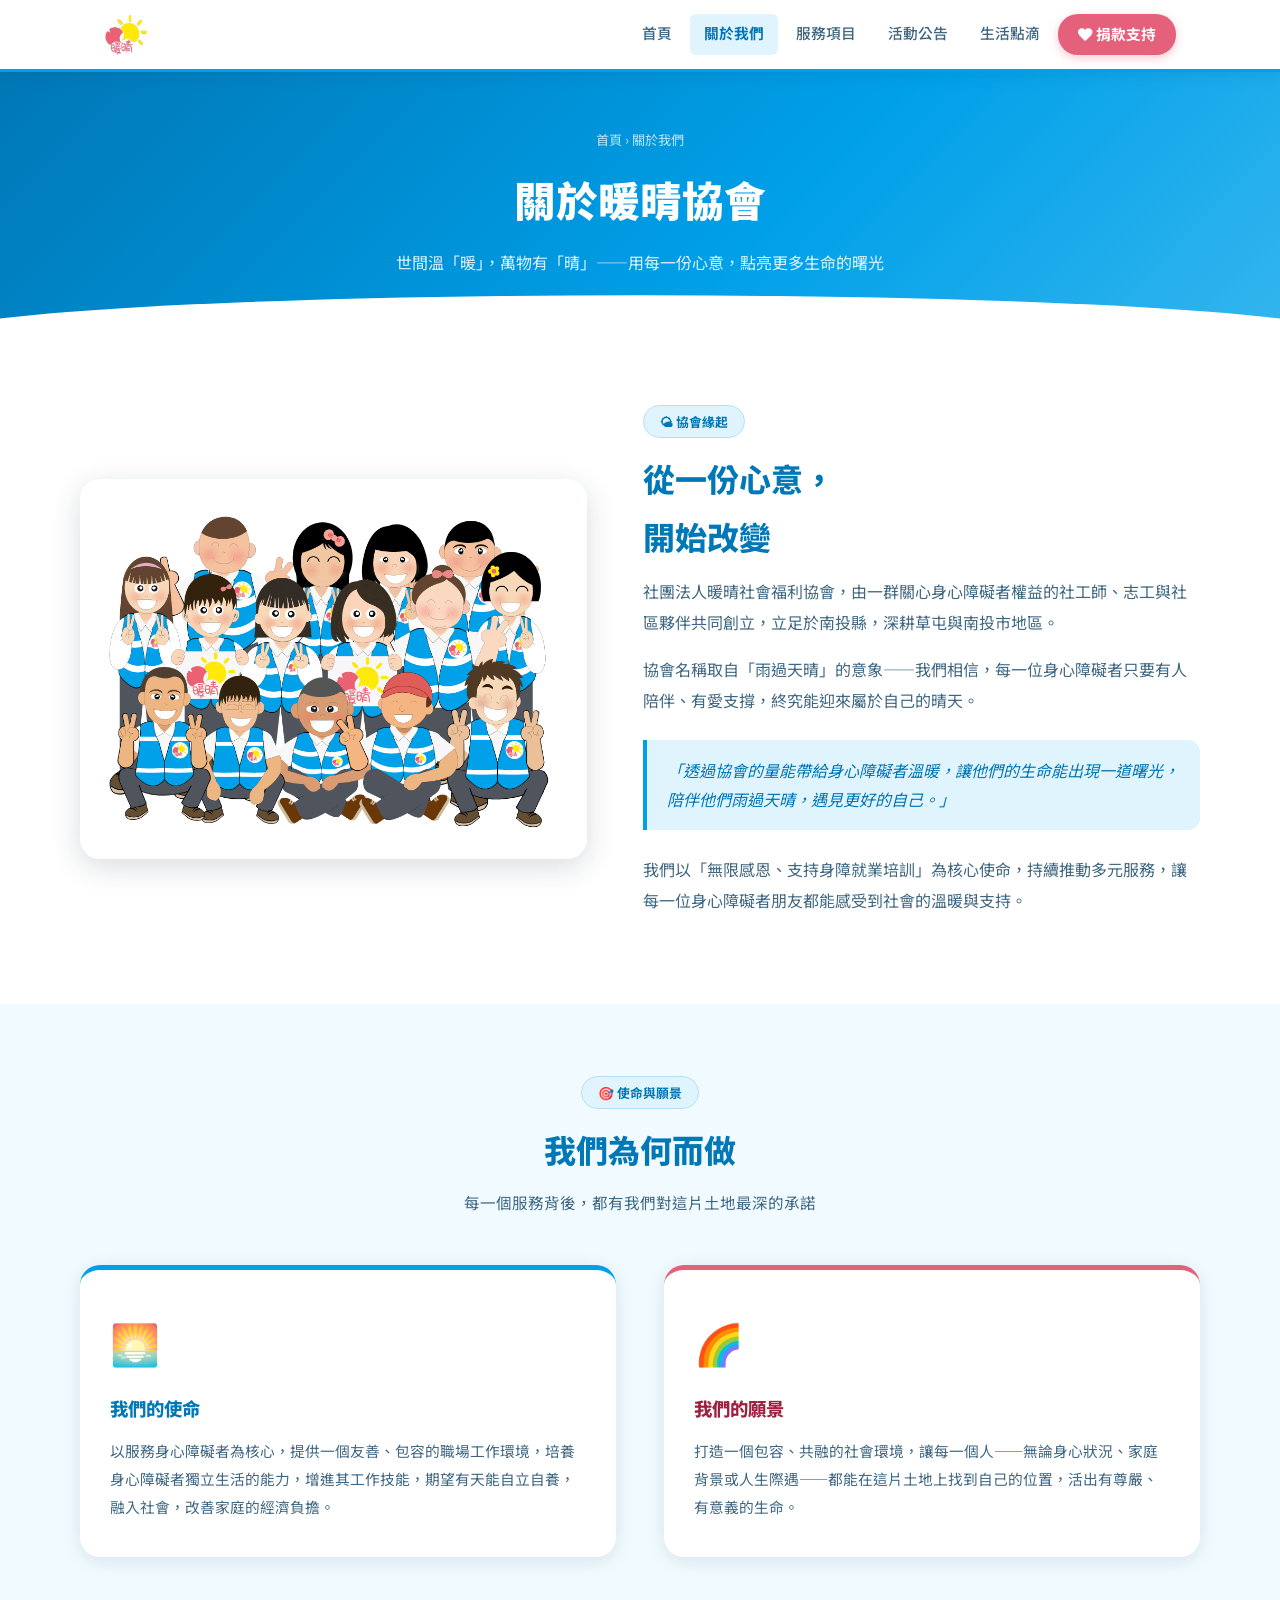
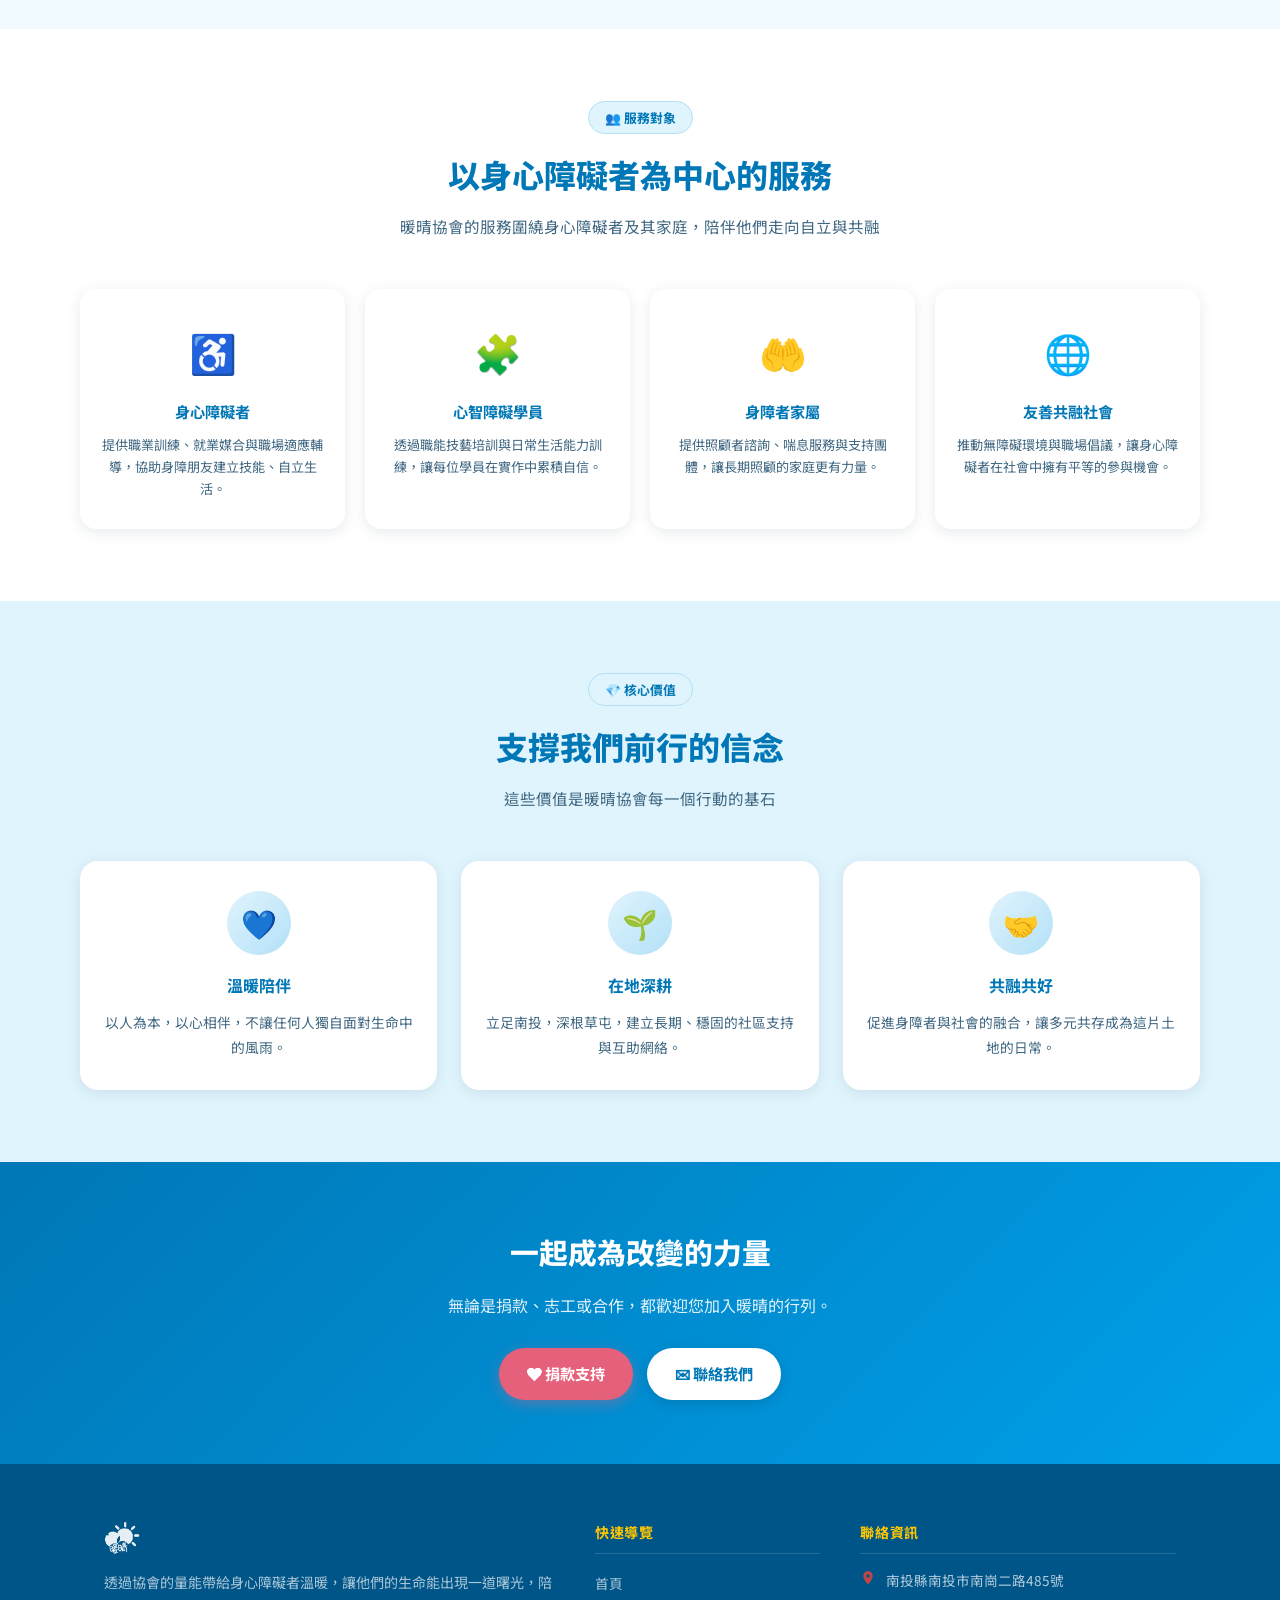
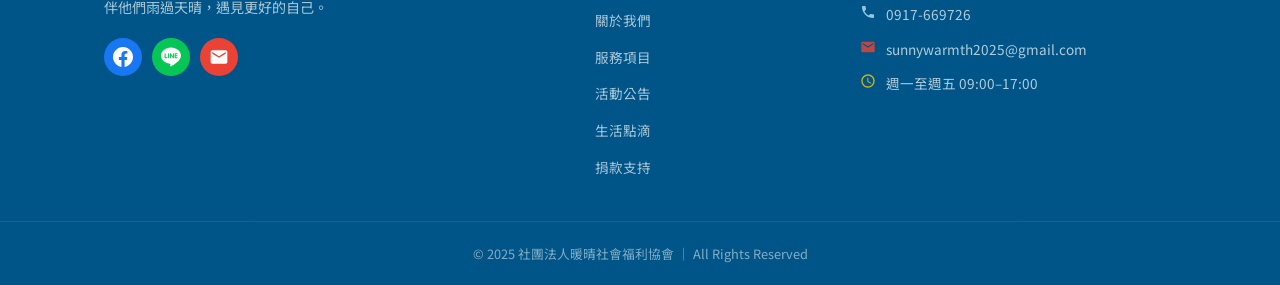
==== commit 9bc60f6d: "整體文字修改" ====
--- a/about.html
+++ b/about.html
@@ -4,6 +4,8 @@
   <meta charset="UTF-8" />
   <meta name="viewport" content="width=device-width, initial-scale=1.0" />
   <title>關於我們｜社團法人暖晴社會福利協會</title>
+  <link rel="icon" type="image/png" href="logo.png" />
+  <link rel="apple-touch-icon" href="logo.png" />
   <link rel="stylesheet" href="style.css" />
   <style>
     .mission-grid { display:grid; grid-template-columns:1fr 1fr; gap:48px; align-items:start; }
@@ -104,12 +106,12 @@
       <div class="story-text">
         <span class="section-badge">🌤 協會緣起</span>
         <h2 class="section-title">從一份心意，<br>開始改變</h2>
-        <p>社團法人暖晴社會福利協會，由一群關心在地弱勢族群的社工師、志工與社區夥伴共同創立，立足於南投縣，深耕草屯與南投市地區。</p>
-        <p>協會名稱取自「雨過天晴」的意象——我們相信，無論人生遭遇多大的風雨，只要有人陪伴、有愛支撐，終究能迎來屬於自己的晴天。</p>
+        <p>社團法人暖晴社會福利協會，由一群關心身心障礙者權益的社工師、志工與社區夥伴共同創立，立足於南投縣，深耕草屯與南投市地區。</p>
+        <p>協會名稱取自「雨過天晴」的意象——我們相信，每一位身心障礙者只要有人陪伴、有愛支撐，終究能迎來屬於自己的晴天。</p>
         <blockquote>
-          「透過協會的量能帶給社會弱勢群體溫暖，讓他們的生命能出現一道曙光，陪伴他們雨過天晴，遇見更好的自己。」
+          「透過協會的量能帶給身心障礙者溫暖，讓他們的生命能出現一道曙光，陪伴他們雨過天晴，遇見更好的自己。」
         </blockquote>
-        <p>我們以「無限感恩、支持身障就業培訓」為核心使命，持續推動多元服務，讓每一個需要幫助的人都能感受到社會的溫暖與支持。</p>
+        <p>我們以「無限感恩、支持身障就業培訓」為核心使命，持續推動多元服務，讓每一位身心障礙者朋友都能感受到社會的溫暖與支持。</p>
       </div>
     </div>
   </div>
@@ -127,7 +129,7 @@
       <div class="mission-card">
         <div class="m-icon">🌅</div>
         <h3>我們的使命</h3>
-        <p>協助各種弱勢族群（身障／兒少／婦女／老人），提供一個友善的職場工作環境，培養身心障礙者獨立生活的能力，增進工作技能，期望有天自立自養，融入社會，改善家庭的經濟負擔。</p>
+        <p>以服務身心障礙者為核心，提供一個友善、包容的職場工作環境，培養身心障礙者獨立生活的能力，增進其工作技能，期望有天能自立自養，融入社會，改善家庭的經濟負擔。</p>
       </div>
       <div class="mission-card">
         <div class="m-icon">🌈</div>
@@ -142,30 +144,30 @@
 <section class="section section-light">
   <div class="container">
     <div class="section-head-center">
-      <span class="section-badge">👥 服務族群</span>
-      <h2 class="section-title">我們守護的每一群人</h2>
-      <p class="section-desc">暖晴協會的服務對象涵蓋社區中各類需要支持的弱勢族群</p>
+      <span class="section-badge">👥 服務對象</span>
+      <h2 class="section-title">以身心障礙者為中心的服務</h2>
+      <p class="section-desc">暖晴協會的服務圍繞身心障礙者及其家庭，陪伴他們走向自立與共融</p>
     </div>
     <div class="targets-grid">
       <div class="target-card">
         <div class="t-icon">♿</div>
         <h4>身心障礙者</h4>
-        <p>提供職業訓練、就業媒合與職場適應輔導，協助身障朋友自立生活。</p>
-      </div>
-      <div class="target-card">
-        <div class="t-icon">🧒</div>
-        <h4>兒童與少年</h4>
-        <p>課後照顧、學習輔導與品格教育，讓每個孩子都能快樂安全地成長。</p>
-      </div>
-      <div class="target-card">
-        <div class="t-icon">👩</div>
-        <h4>婦女族群</h4>
-        <p>提供婦女就業支持、家庭諮詢與技能培訓，增強婦女自我能力。</p>
-      </div>
-      <div class="target-card">
-        <div class="t-icon">👴</div>
-        <h4>老人與長者</h4>
-        <p>定期關懷獨居長者，提供陪伴與緊急通報，讓長輩不孤單。</p>
+        <p>提供職業訓練、就業媒合與職場適應輔導，協助身障朋友建立技能、自立生活。</p>
+      </div>
+      <div class="target-card">
+        <div class="t-icon">🧩</div>
+        <h4>心智障礙學員</h4>
+        <p>透過職能技藝培訓與日常生活能力訓練，讓每位學員在實作中累積自信。</p>
+      </div>
+      <div class="target-card">
+        <div class="t-icon">🤲</div>
+        <h4>身障者家屬</h4>
+        <p>提供照顧者諮詢、喘息服務與支持團體，讓長期照顧的家庭更有力量。</p>
+      </div>
+      <div class="target-card">
+        <div class="t-icon">🌐</div>
+        <h4>友善共融社會</h4>
+        <p>推動無障礙環境與職場倡議，讓身心障礙者在社會中擁有平等的參與機會。</p>
       </div>
     </div>
   </div>
@@ -214,7 +216,7 @@
   <div class="footer-top">
     <div class="footer-brand">
       <img src="logo.png" alt="暖晴社會福利協會" />
-      <p>透過協會的量能帶給社會弱勢群體溫暖，讓他們的生命能出現一道曙光，陪伴他們雨過天晴，遇見更好的自己。</p>
+      <p>透過協會的量能帶給身心障礙者溫暖，讓他們的生命能出現一道曙光，陪伴他們雨過天晴，遇見更好的自己。</p>
       <div class="footer-socials">
         <a href="https://www.facebook.com/profile.php?id=61579261374634" target="_blank" rel="noopener" title="Facebook" class="social-fb">
           <svg viewBox="0 0 24 24" fill="currentColor" aria-hidden="true"><path d="M24 12.073c0-6.627-5.373-12-12-12s-12 5.373-12 12c0 5.99 4.388 10.954 10.125 11.854v-8.385H7.078v-3.47h3.047V9.43c0-3.007 1.792-4.669 4.533-4.669 1.312 0 2.686.235 2.686.235v2.953H15.83c-1.491 0-1.956.925-1.956 1.874v2.25h3.328l-.532 3.47h-2.796v8.385C19.612 23.027 24 18.062 24 12.073z"/></svg>
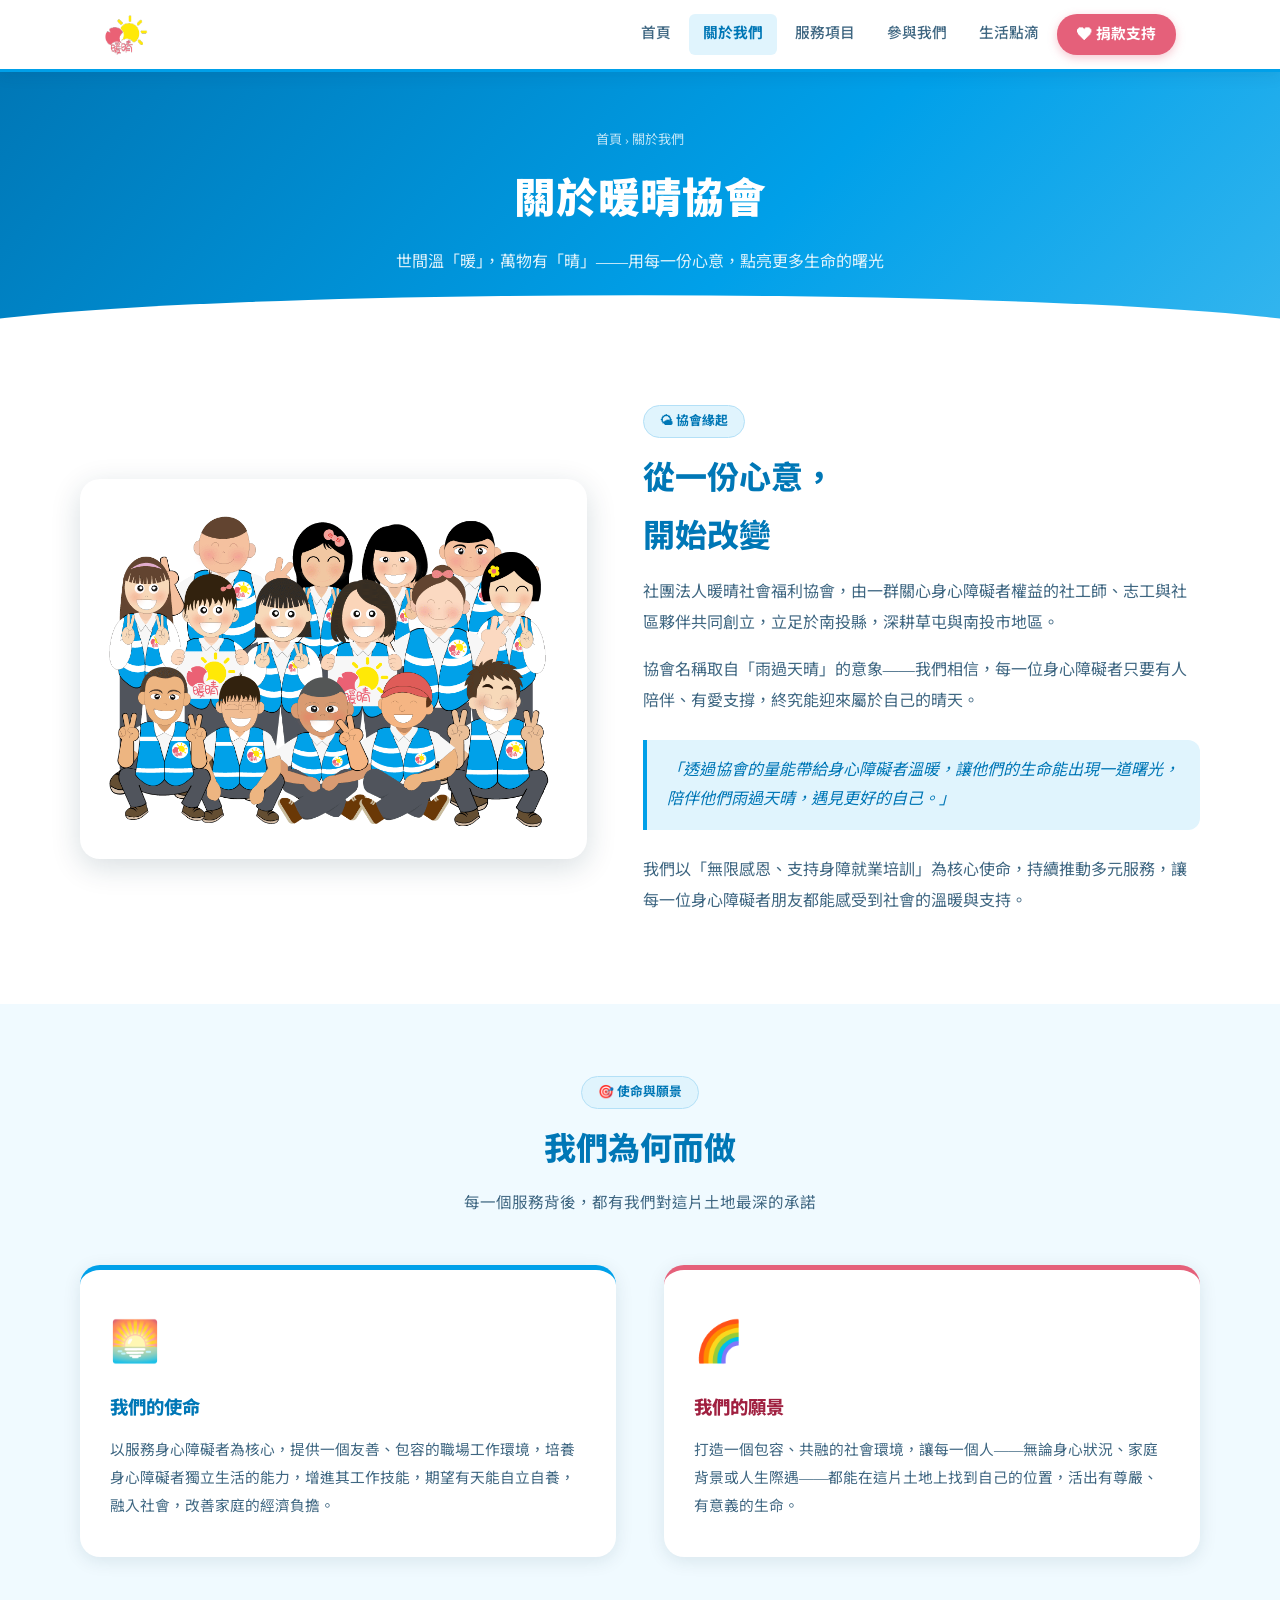
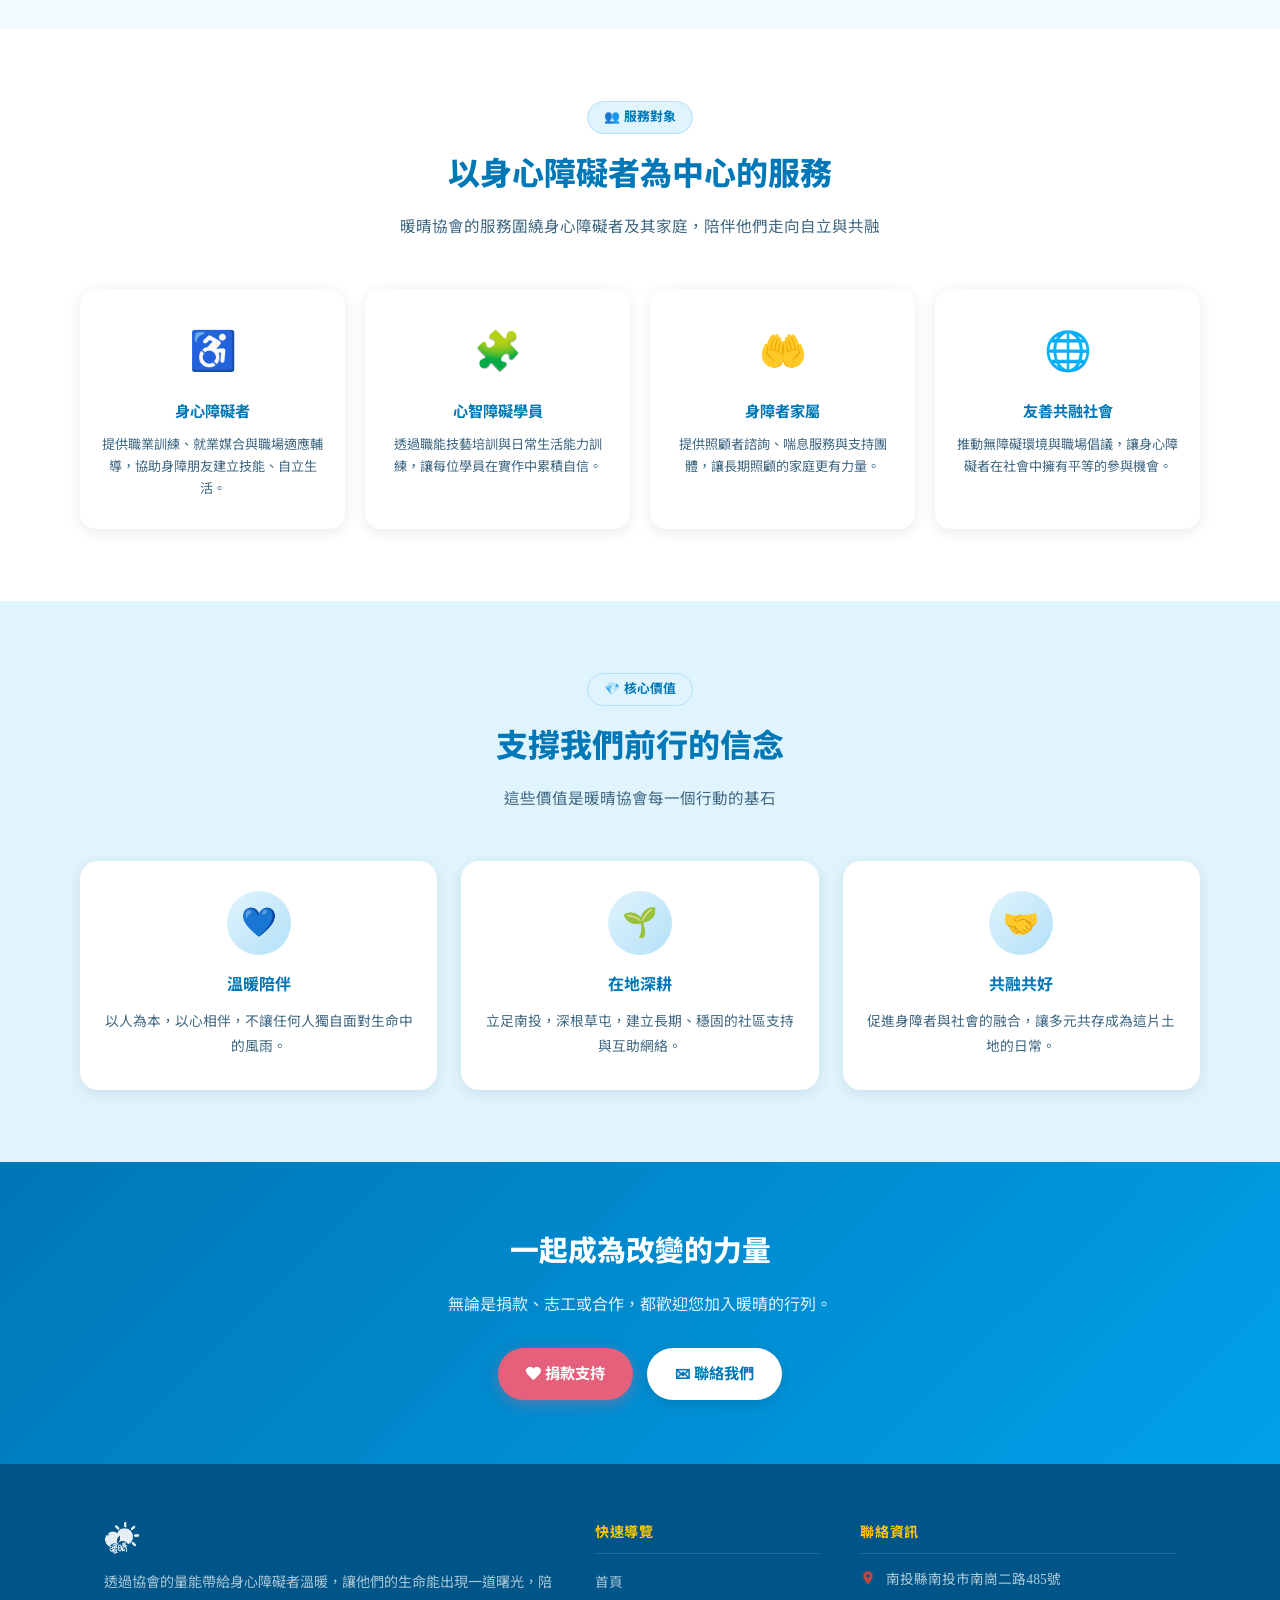
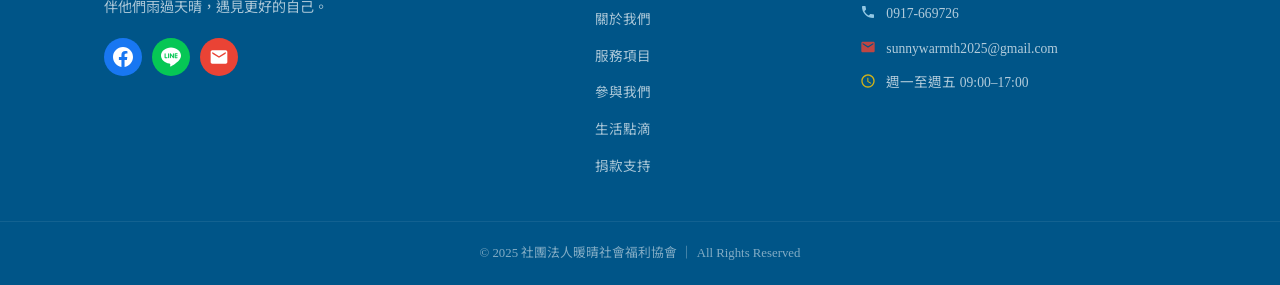
==== commit 880f1a02: "大修 去活動公告 增參與我們" ====
--- a/about.html
+++ b/about.html
@@ -73,7 +73,7 @@
       <a href="index.html">首頁</a>
       <a href="about.html" class="active">關於我們</a>
       <a href="services.html">服務項目</a>
-      <a href="events.html">活動公告</a>
+      <a href="participate.html">參與我們</a>
       <a href="gallery.html">生活點滴</a>
       <a href="donate.html" class="nav-cta">❤ 捐款支持</a>
     </div>
@@ -84,7 +84,7 @@
   <a href="index.html">首頁</a>
   <a href="about.html">關於我們</a>
   <a href="services.html">服務項目</a>
-  <a href="events.html">活動公告</a>
+  <a href="participate.html">參與我們</a>
       <a href="gallery.html">生活點滴</a>
   <a href="donate.html" class="mobile-cta">❤ 捐款支持</a>
 </div>
@@ -229,7 +229,7 @@
         </a>
       </div>
     </div>
-    <div class="footer-col"><h4>快速導覽</h4><ul><li><a href="index.html">首頁</a></li><li><a href="about.html">關於我們</a></li><li><a href="services.html">服務項目</a></li><li><a href="events.html">活動公告</a></li><li><a href="gallery.html">生活點滴</a></li><li><a href="donate.html">捐款支持</a></li></ul></div>
+    <div class="footer-col"><h4>快速導覽</h4><ul><li><a href="index.html">首頁</a></li><li><a href="about.html">關於我們</a></li><li><a href="services.html">服務項目</a></li><li><a href="participate.html">參與我們</a></li><li><a href="gallery.html">生活點滴</a></li><li><a href="donate.html">捐款支持</a></li></ul></div>
     <div class="footer-col"><h4>聯絡資訊</h4>
       <div class="footer-contact-item"><span class="ico ico-maps"><svg viewBox="0 0 24 24" fill="currentColor" aria-hidden="true"><path d="M12 2C8.13 2 5 5.13 5 9c0 5.25 7 13 7 13s7-7.75 7-13c0-3.87-3.13-7-7-7zm0 9.5c-1.38 0-2.5-1.12-2.5-2.5s1.12-2.5 2.5-2.5 2.5 1.12 2.5 2.5-1.12 2.5-2.5 2.5z"/></svg></span><span><a href="https://maps.google.com/?q=南投縣南投市南崗二路485號" target="_blank" rel="noopener" style="color:inherit">南投縣南投市南崗二路485號</a></span></div>
       <div class="footer-contact-item"><span class="ico ico-phone"><svg viewBox="0 0 24 24" fill="currentColor" aria-hidden="true"><path d="M6.62 10.79c1.44 2.83 3.76 5.14 6.59 6.59l2.2-2.2c.27-.27.67-.36 1.02-.24 1.12.37 2.33.57 3.57.57.55 0 1 .45 1 1V20c0 .55-.45 1-1 1-9.39 0-17-7.61-17-17 0-.55.45-1 1-1h3.5c.55 0 1 .45 1 1 0 1.25.2 2.45.57 3.57.11.35.03.74-.25 1.02l-2.2 2.2z"/></svg></span><span>0917-669726</span></div>
--- a/style.css
+++ b/style.css
@@ -27,7 +27,8 @@
 *, *::before, *::after { box-sizing: border-box; margin: 0; padding: 0; }
 html { scroll-behavior: smooth; font-size: 16px; }
 body {
-  font-family: 'Noto Sans TC', 'Microsoft JhengHei', sans-serif;
+  /* 英文與數字 → Times New Roman；中文 → 標楷體（Times 無中文字形，會自動落到標楷體） */
+  font-family: "Times New Roman", Times, "標楷體", DFKai-SB, BiauKai, "Noto Sans TC", serif;
   background: var(--white);
   color: var(--text-main);
   line-height: 1.8;
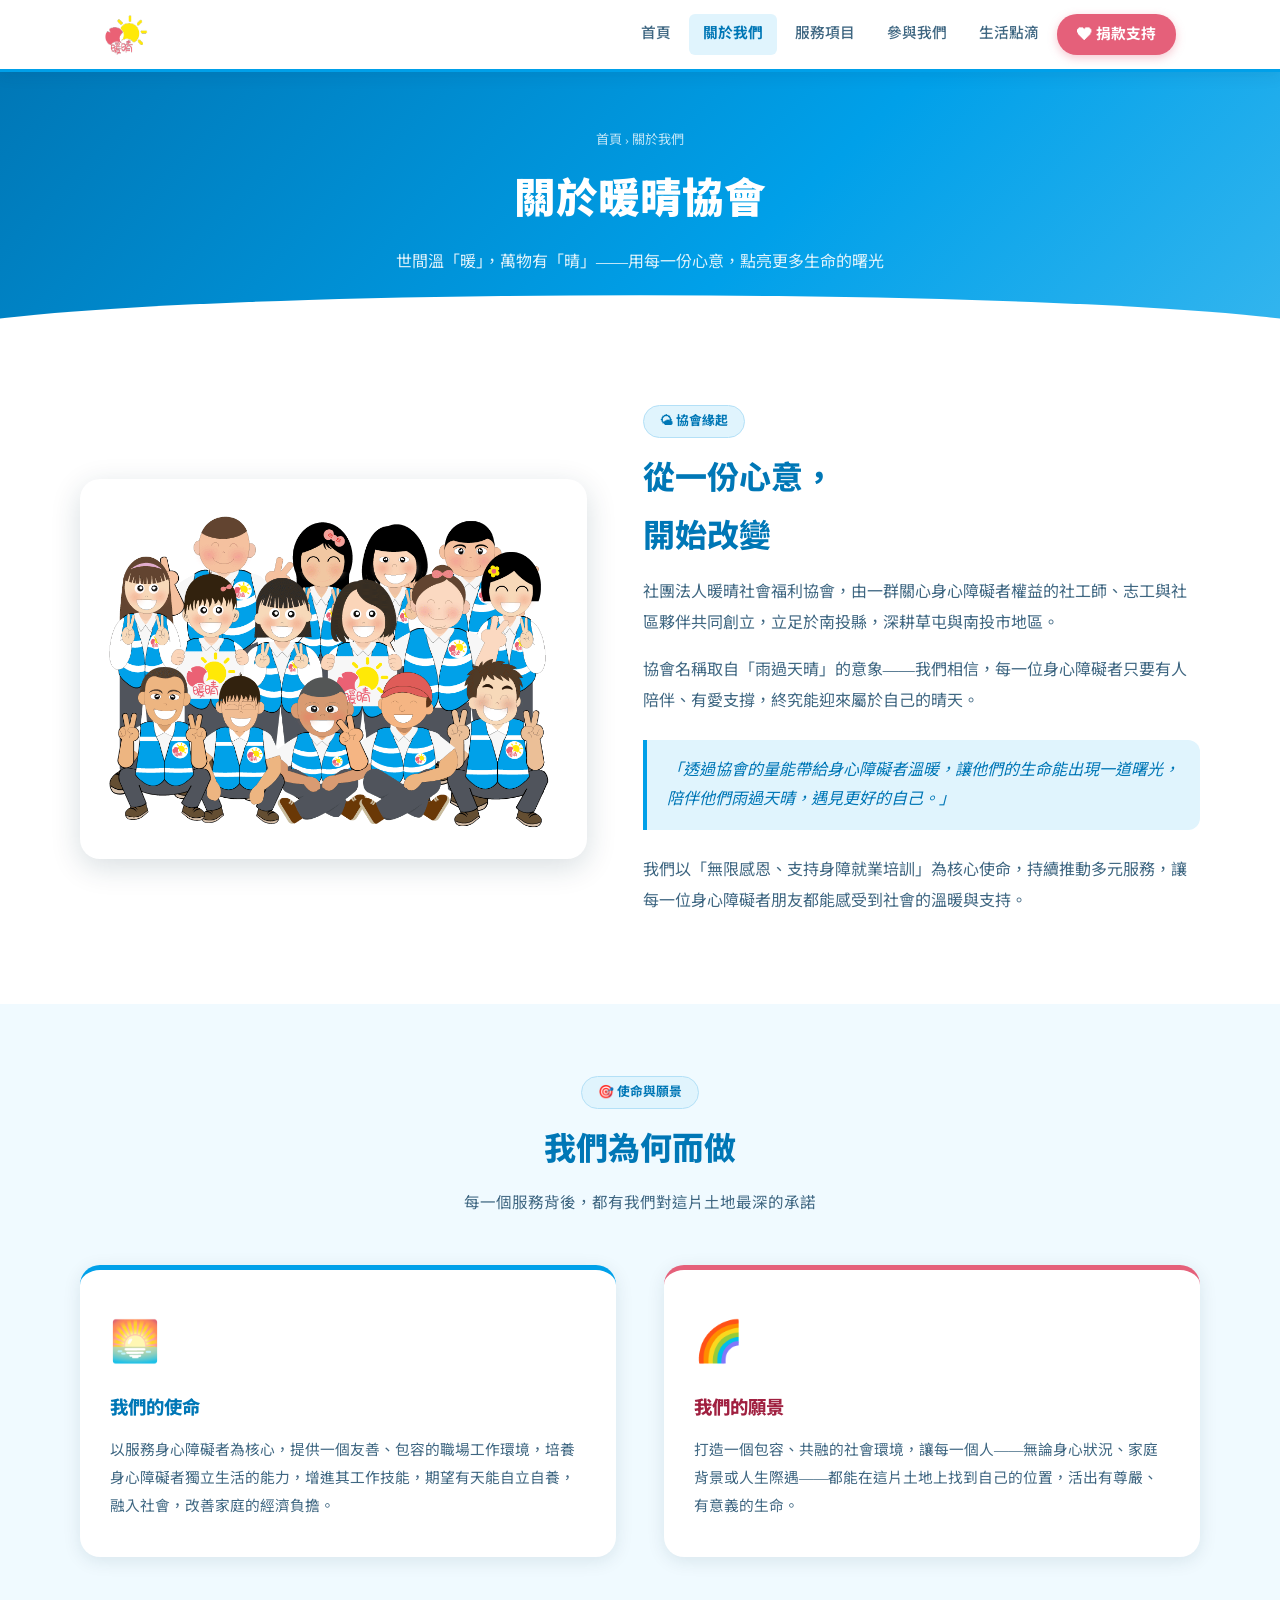
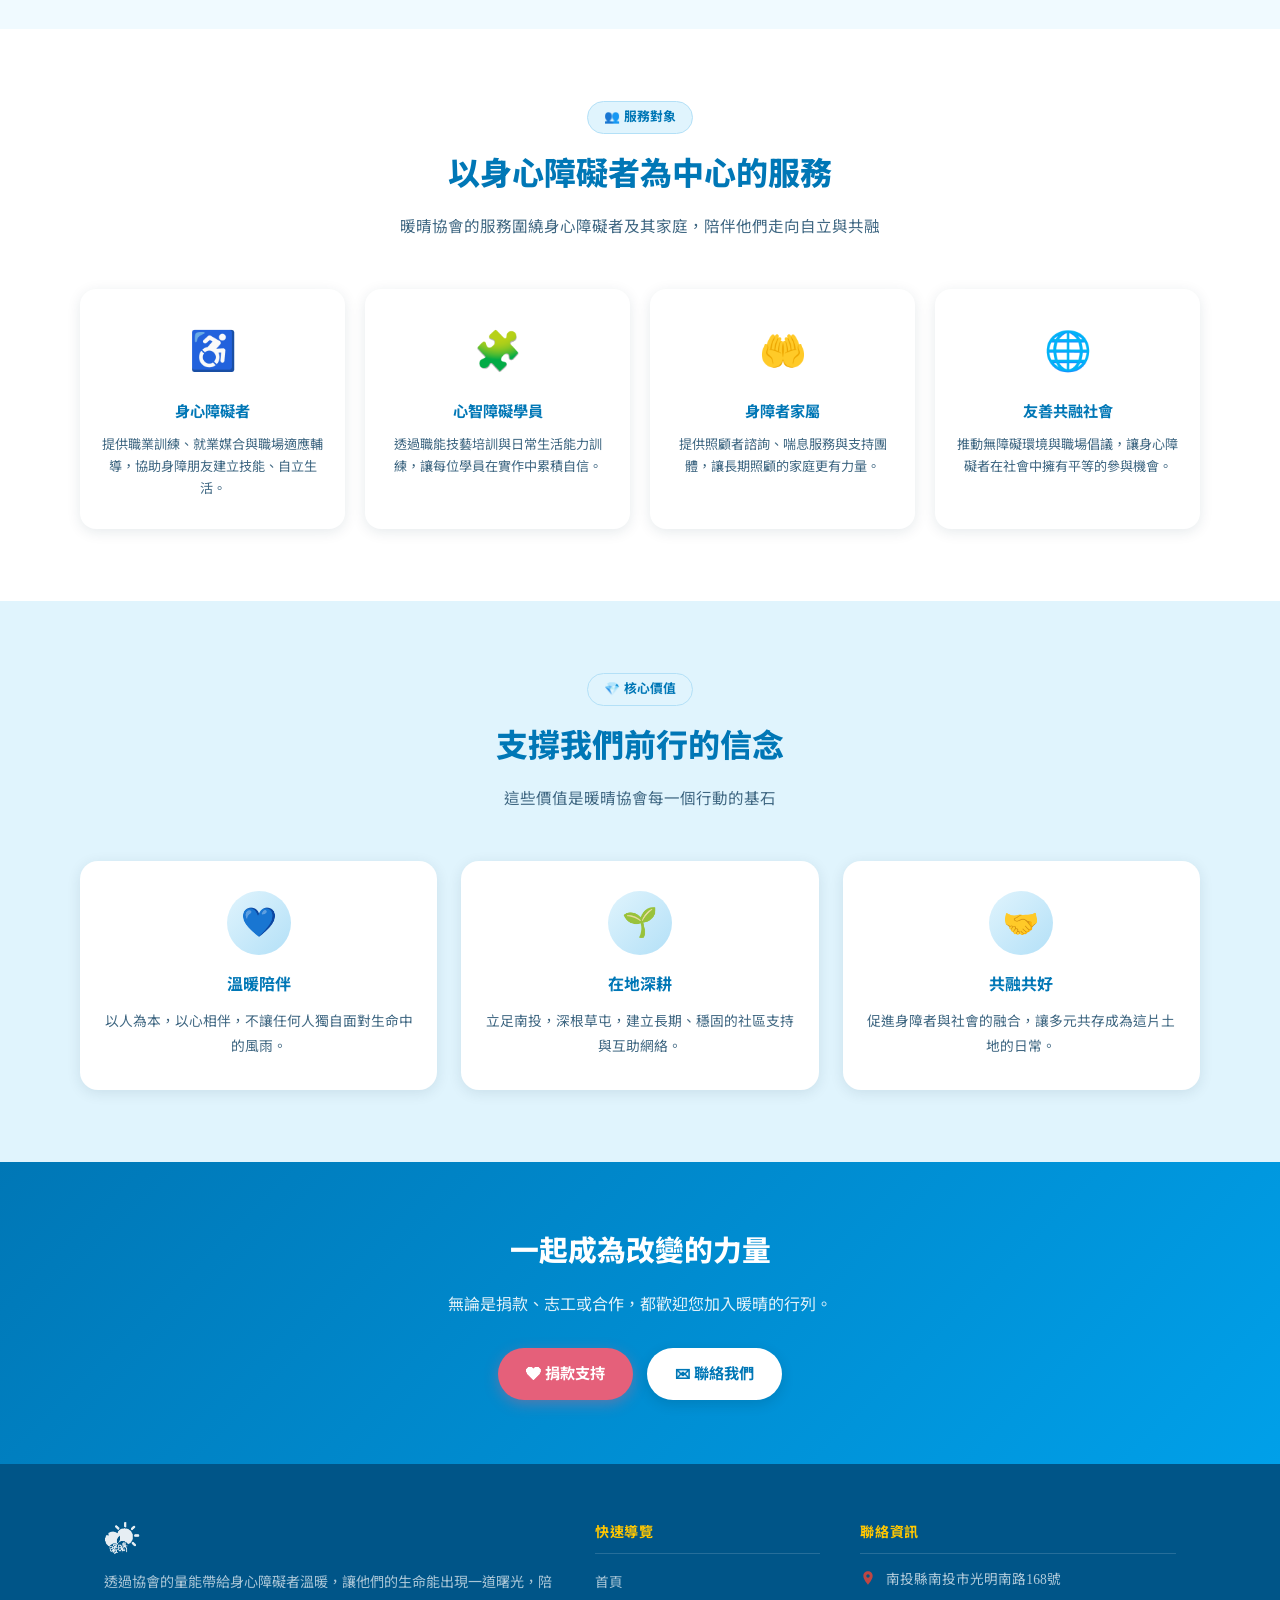
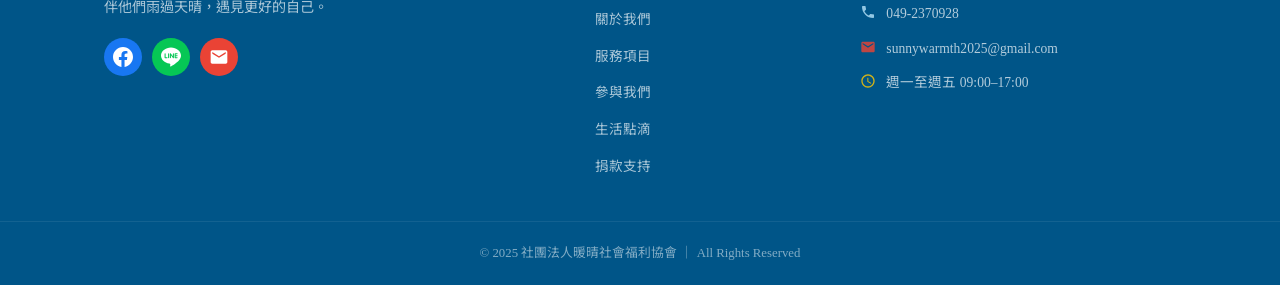
==== commit e59a4319: "協會地址改為南投縣南投市光明南路168號、電話改為049-2370928 Co-Authored-By: Claude Opus 5.5 <noreply@anthropic.com> Claude-" ====
--- a/about.html
+++ b/about.html
@@ -4,6 +4,15 @@
   <meta charset="UTF-8" />
   <meta name="viewport" content="width=device-width, initial-scale=1.0" />
   <title>關於我們｜社團法人暖晴社會福利協會</title>
+  <meta name="description" content="認識暖晴協會——我們的緣起、使命願景與核心價值，以服務身心障礙者為中心，陪伴他們雨過天晴、自立自養。" />
+  <meta property="og:type" content="website" />
+  <meta property="og:site_name" content="社團法人暖晴社會福利協會" />
+  <meta property="og:title" content="關於我們｜社團法人暖晴社會福利協會" />
+  <meta property="og:description" content="我們的緣起、使命願景與核心價值，以服務身心障礙者為中心，陪伴他們雨過天晴、自立自養。" />
+  <meta property="og:image" content="https://sunnywarmth2025.com.tw/team-photo.png" />
+  <meta property="og:url" content="https://sunnywarmth2025.com.tw/about.html" />
+  <meta property="og:locale" content="zh_TW" />
+  <meta name="twitter:card" content="summary_large_image" />
   <link rel="icon" type="image/png" href="logo.png" />
   <link rel="apple-touch-icon" href="logo.png" />
   <link rel="stylesheet" href="style.css" />
@@ -231,8 +240,8 @@
     </div>
     <div class="footer-col"><h4>快速導覽</h4><ul><li><a href="index.html">首頁</a></li><li><a href="about.html">關於我們</a></li><li><a href="services.html">服務項目</a></li><li><a href="participate.html">參與我們</a></li><li><a href="gallery.html">生活點滴</a></li><li><a href="donate.html">捐款支持</a></li></ul></div>
     <div class="footer-col"><h4>聯絡資訊</h4>
-      <div class="footer-contact-item"><span class="ico ico-maps"><svg viewBox="0 0 24 24" fill="currentColor" aria-hidden="true"><path d="M12 2C8.13 2 5 5.13 5 9c0 5.25 7 13 7 13s7-7.75 7-13c0-3.87-3.13-7-7-7zm0 9.5c-1.38 0-2.5-1.12-2.5-2.5s1.12-2.5 2.5-2.5 2.5 1.12 2.5 2.5-1.12 2.5-2.5 2.5z"/></svg></span><span><a href="https://maps.google.com/?q=南投縣南投市南崗二路485號" target="_blank" rel="noopener" style="color:inherit">南投縣南投市南崗二路485號</a></span></div>
-      <div class="footer-contact-item"><span class="ico ico-phone"><svg viewBox="0 0 24 24" fill="currentColor" aria-hidden="true"><path d="M6.62 10.79c1.44 2.83 3.76 5.14 6.59 6.59l2.2-2.2c.27-.27.67-.36 1.02-.24 1.12.37 2.33.57 3.57.57.55 0 1 .45 1 1V20c0 .55-.45 1-1 1-9.39 0-17-7.61-17-17 0-.55.45-1 1-1h3.5c.55 0 1 .45 1 1 0 1.25.2 2.45.57 3.57.11.35.03.74-.25 1.02l-2.2 2.2z"/></svg></span><span>0917-669726</span></div>
+      <div class="footer-contact-item"><span class="ico ico-maps"><svg viewBox="0 0 24 24" fill="currentColor" aria-hidden="true"><path d="M12 2C8.13 2 5 5.13 5 9c0 5.25 7 13 7 13s7-7.75 7-13c0-3.87-3.13-7-7-7zm0 9.5c-1.38 0-2.5-1.12-2.5-2.5s1.12-2.5 2.5-2.5 2.5 1.12 2.5 2.5-1.12 2.5-2.5 2.5z"/></svg></span><span><a href="https://maps.google.com/?q=南投縣南投市光明南路168號" target="_blank" rel="noopener" style="color:inherit">南投縣南投市光明南路168號</a></span></div>
+      <div class="footer-contact-item"><span class="ico ico-phone"><svg viewBox="0 0 24 24" fill="currentColor" aria-hidden="true"><path d="M6.62 10.79c1.44 2.83 3.76 5.14 6.59 6.59l2.2-2.2c.27-.27.67-.36 1.02-.24 1.12.37 2.33.57 3.57.57.55 0 1 .45 1 1V20c0 .55-.45 1-1 1-9.39 0-17-7.61-17-17 0-.55.45-1 1-1h3.5c.55 0 1 .45 1 1 0 1.25.2 2.45.57 3.57.11.35.03.74-.25 1.02l-2.2 2.2z"/></svg></span><span>049-2370928</span></div>
       <div class="footer-contact-item"><span class="ico ico-mail"><svg viewBox="0 0 24 24" fill="currentColor" aria-hidden="true"><path d="M20 4H4c-1.1 0-2 .9-2 2v12c0 1.1.9 2 2 2h16c1.1 0 2-.9 2-2V6c0-1.1-.9-2-2-2zm0 4l-8 5-8-5V6l8 5 8-5v2z"/></svg></span><span>sunnywarmth2025@gmail.com</span></div>
       <div class="footer-contact-item"><span class="ico ico-clock"><svg viewBox="0 0 24 24" fill="currentColor" aria-hidden="true"><path d="M11.99 2C6.47 2 2 6.48 2 12s4.47 10 9.99 10C17.52 22 22 17.52 22 12S17.52 2 11.99 2zM12 20c-4.42 0-8-3.58-8-8s3.58-8 8-8 8 3.58 8 8-3.58 8-8 8zm.5-13H11v6l5.25 3.15.75-1.23-4.5-2.67V7z"/></svg></span><span>週一至週五 09:00–17:00</span></div>
     </div>
